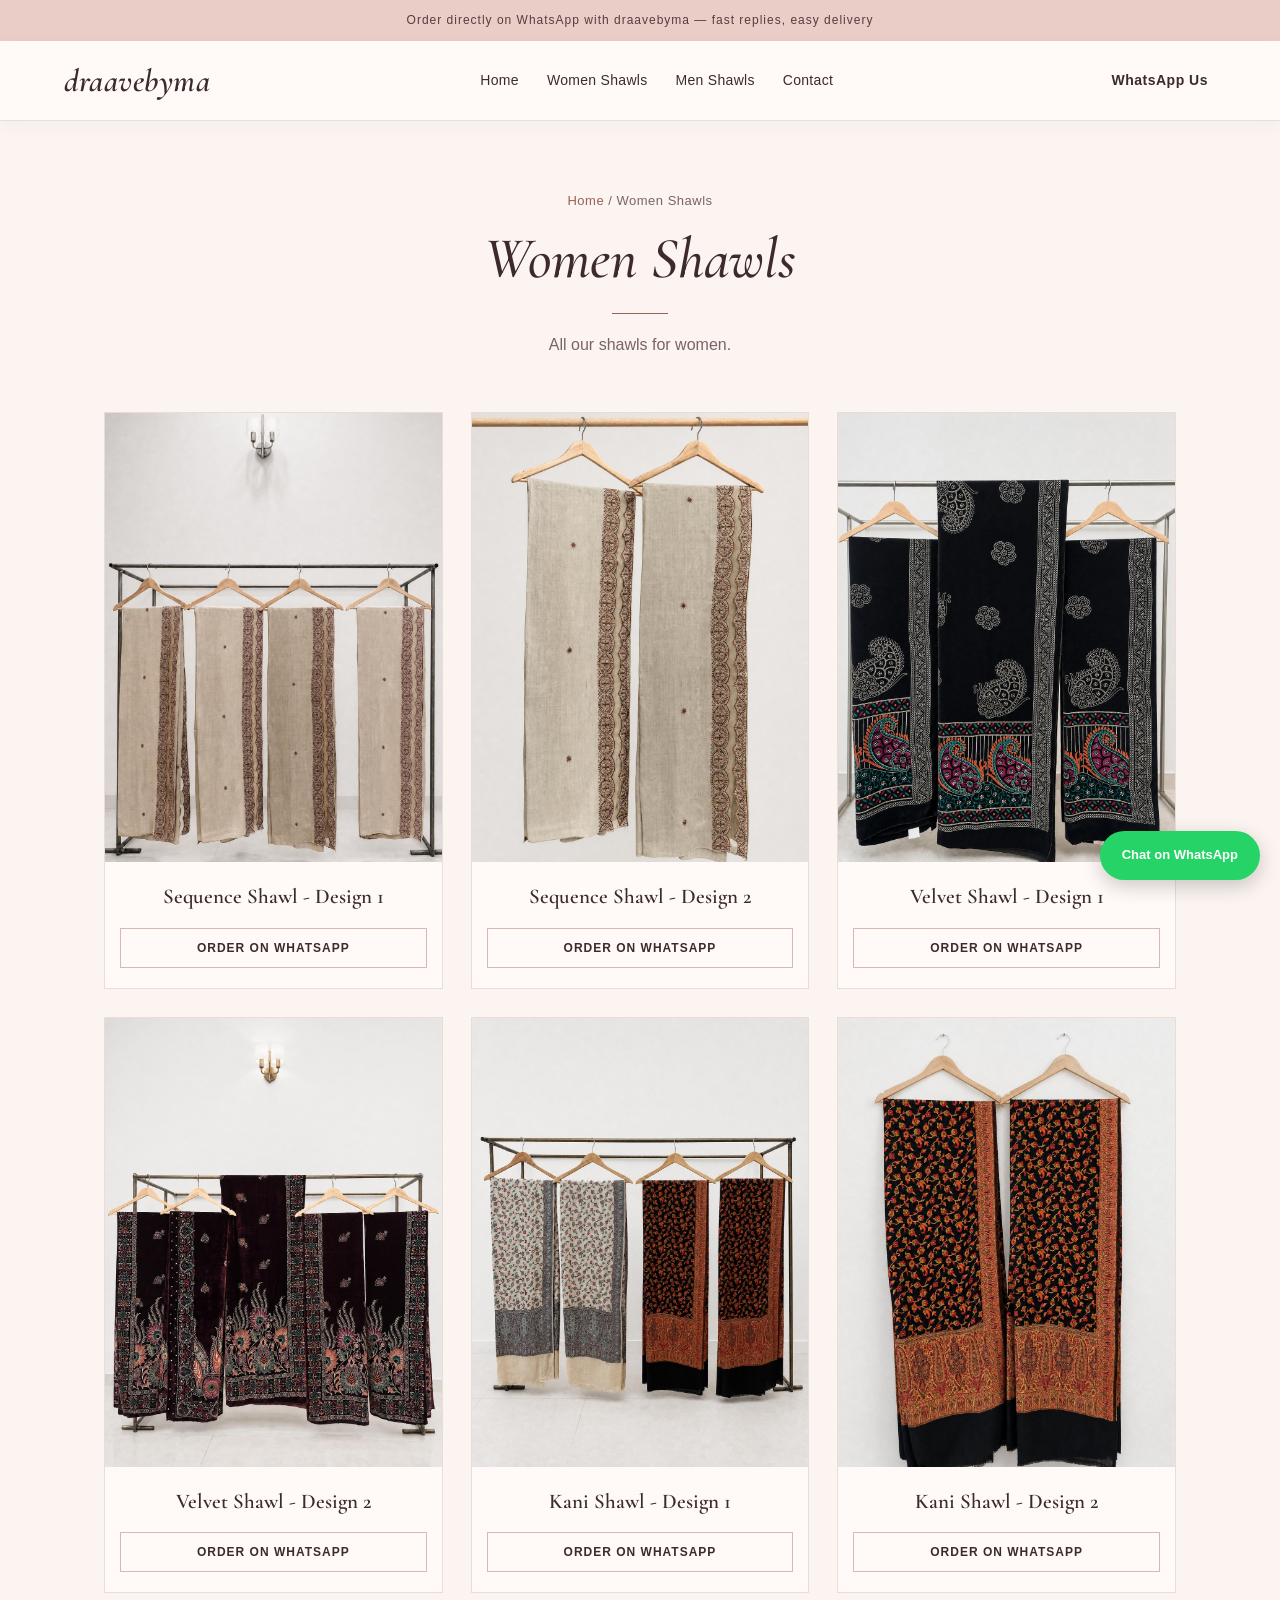
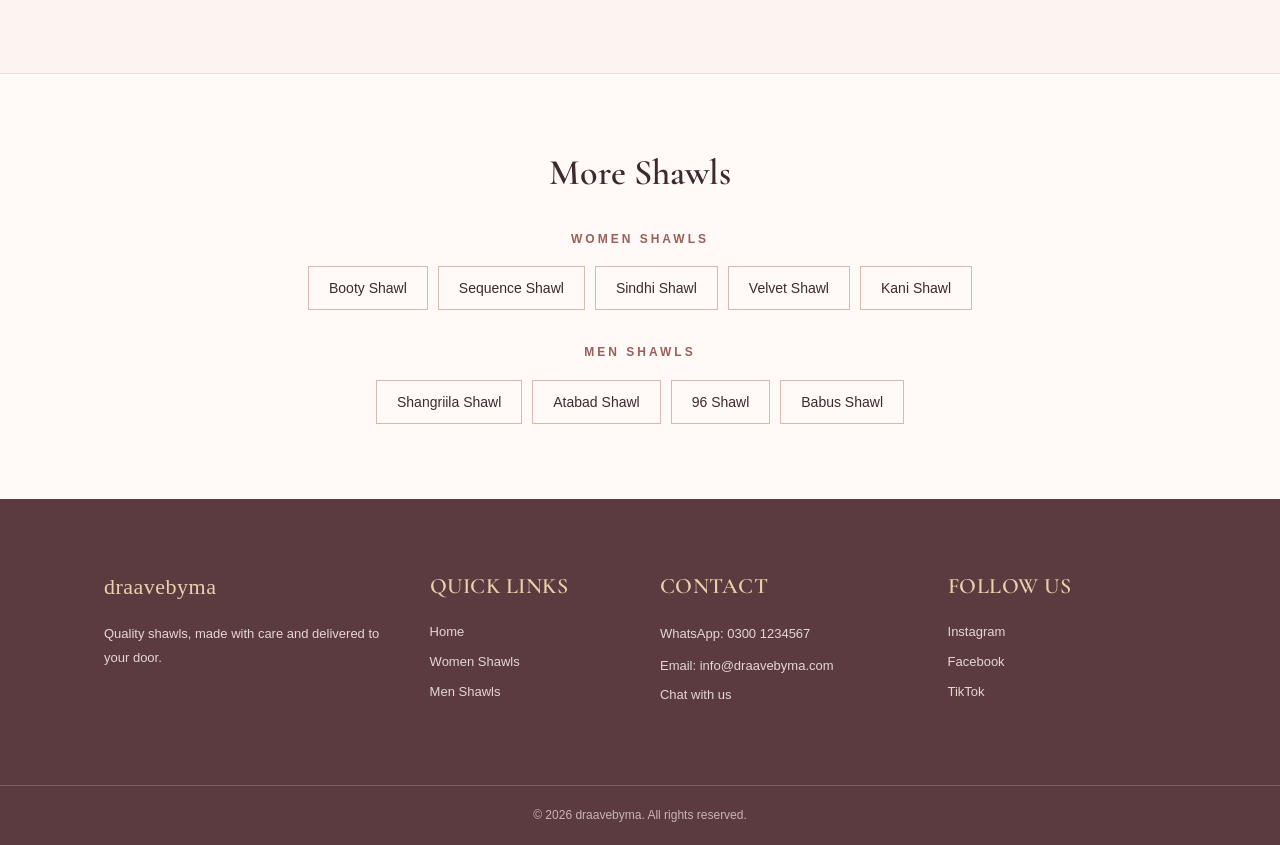
==== collection.html @ d28a0481 "first commit" ====
<!DOCTYPE html>
<html lang="en">
<head>
    <meta charset="UTF-8">
    <meta name="viewport" content="width=device-width, initial-scale=1.0">
    <title>draavebyma</title>

    <!-- Your main CSS file (the CSS you gave me) -->
    <link rel="stylesheet" href="CSS/style.css">

    <!-- Fonts (serif headings) -->
    <link rel="preconnect" href="https://fonts.googleapis.com">
    <link rel="preconnect" href="https://fonts.gstatic.com" crossorigin>
    <link href="https://fonts.googleapis.com/css2?family=Cormorant+Garamond:ital,wght@0,500;0,600;1,500;1,600&display=swap" rel="stylesheet">

    <!-- Colors and design (shared by all pages) -->
    <link rel="stylesheet" href="theme.css">
</head>

<body>

    <!-- ================= ANNOUNCEMENT BAR ================= -->
    <div class="announcement-bar">
        Order directly on WhatsApp with draavebyma &mdash; fast replies, easy delivery
    </div>


    <!-- ================= HEADER ================= -->
    <header>

        <a href="index.html" class="logo">draavebyma</a>

        <nav>
            <a href="index.html">Home</a>
            <a href="collection.html?c=women">Women Shawls</a>
            <a href="collection.html?c=men">Men Shawls</a>
            <a href="#contact">Contact</a>
        </nav>

        <div class="header-icons">
            <a class="cart-btn" href="#" data-whatsapp target="_blank" rel="noopener">WhatsApp Us</a>
        </div>

    </header>


    <!-- ================= PAGE TITLE ================= -->
    <section class="collection-header">
        <p class="breadcrumb" id="breadcrumb"></p>
        <h1 id="collectionTitle"></h1>
        <p class="lead" id="collectionText"></p>
    </section>


    <!-- ================= PICTURES (filled by collection.js) ================= -->
    <section class="gallery" id="gallery"></section>


    <!-- ================= OTHER SHAWLS ================= -->
    <section class="more-shawls">
        <h2>More Shawls</h2>
        <div id="moreShawls"></div>
    </section>


    <!-- ================= FOOTER ================= -->
    <footer id="contact">

        <div class="footer-container">

            <div class="footer-column">
                <h3>draavebyma</h3>
                <p>Quality shawls, made with care and delivered to your door.</p>
            </div>

            <div class="footer-column">
                <h3>QUICK LINKS</h3>
                <a href="index.html">Home</a>
                <a href="collection.html?c=women">Women Shawls</a>
                <a href="collection.html?c=men">Men Shawls</a>
            </div>

            <div class="footer-column">
                <h3>CONTACT</h3>
                <p>WhatsApp: 0300 1234567</p>
                <p>Email: info@draavebyma.com</p>
                <a href="#" data-whatsapp target="_blank" rel="noopener">Chat with us</a>
            </div>

            <div class="footer-column">
                <h3>FOLLOW US</h3>
                <a href="#">Instagram</a>
                <a href="#">Facebook</a>
                <a href="#">TikTok</a>
            </div>

        </div>

        <div class="copyright">
            &copy; 2026 draavebyma. All rights reserved.
        </div>

    </footer>


    <!-- Picture viewer (opens when a picture is clicked) -->
    <div class="lightbox" id="lightbox">
        <button class="lightbox-close" id="lightboxClose" aria-label="Close">&times;</button>
        <img id="lightboxImg" src="" alt="">
    </div>


    <!-- Floating WhatsApp button -->
    <a class="whatsapp-float" href="#" data-whatsapp target="_blank" rel="noopener">Chat on WhatsApp</a>

    <script src="products.js"></script>
    <script src="collection.js"></script>
</body>
</html>
---- CSS/style.css ----
/* =========================================================
   1. GENERAL SETTINGS
========================================================= */

* {
    margin: 0;
    padding: 0;
    box-sizing: border-box;
}

html {
    scroll-behavior: smooth;
}

body {
    font-family: Arial, Helvetica, sans-serif;
    color: #302a24;
    background-color: #fffdfa;
    line-height: 1.6;
}

.container,
.header-container {
    max-width: 1200px;
    width: 100%;
    margin: 0 auto;
}

.section {
    padding: 90px 5%;
}

a {
    text-decoration: none;
    color: inherit;
}

button,
input {
    font-family: inherit;
}

button {
    cursor: pointer;
}


/* =========================================================
   2. ANNOUNCEMENT BAR
========================================================= */

.announcement-bar {
    width: 100%;
    background-color: #f1e9df;
    color: #302a24;
    text-align: center;
    padding: 11px 15px;
    font-size: 12px;
    letter-spacing: 1px;
}


/* =========================================================
   3. HEADER
========================================================= */

header {
    width: 100%;
    min-height: 80px;
    padding: 0 5%;
    display: flex;
    align-items: center;
    justify-content: space-between;
    gap: 30px;
    background-color: #fffdfa;
    border-bottom: 1px solid #e8ded2;
    box-shadow: 0 4px 18px rgba(67, 52, 39, 0.04);
    position: sticky;
    top: 0;
    z-index: 1000;
}


/* =========================================================
   4. LOGO
========================================================= */

.logo {
    font-family: Georgia, "Times New Roman", serif;
    font-size: 24px;
    font-weight: 700;
    letter-spacing: 0.5px;
    white-space: nowrap;
}


/* =========================================================
   5. NAVIGATION
========================================================= */

nav {
    display: flex;
    align-items: center;
    justify-content: center;
    gap: 28px;
    flex: 1;
}

nav a {
    font-size: 14px;
    font-weight: 500;
    color: #302a24;
    letter-spacing: 0.3px;
    position: relative;
    padding: 5px 0;
    transition: color 0.3s ease;
}

nav a:hover {
    color: #8b6f47;
}

nav a::after {
    content: "";
    position: absolute;
    width: 0;
    height: 1px;
    left: 0;
    bottom: 0;
    background-color: #8b6f47;
    transition: width 0.3s ease;
}

nav a:hover::after {
    width: 100%;
}


/* =========================================================
   6. HEADER ICONS / BUTTONS
========================================================= */

.header-actions,
.header-icons {
    display: flex;
    align-items: center;
    gap: 15px;
}

.header-actions button,
.header-actions a,
.header-icons button,
.header-icons a {
    border: none;
    background: none;
    font-size: 14px;
    color: #302a24;
    padding: 8px;
    transition: color 0.3s ease;
}

.header-actions button:hover,
.header-actions a:hover,
.header-icons button:hover,
.header-icons a:hover {
    color: #8b6f47;
}

.search-btn,
.cart-btn {
    display: inline-flex;
    align-items: center;
    justify-content: center;
    border: 1px solid #e5d9cb;
    background: #fffdfa;
    padding: 10px 18px;
    font-size: 13px;
    font-weight: 600;
    letter-spacing: 0.5px;
}

.search-btn:hover,
.cart-btn:hover {
    border-color: #8b6f47;
    color: #8b6f47;
}


/* =========================================================
   7. HERO SECTION
========================================================= */

.hero {
    position: relative;
    overflow: hidden;
    min-height: 600px;
    width: 100%;
    display: flex;
    align-items: center;
    justify-content: center;
    text-align: center;
    padding: 80px 20px;

    background:
        radial-gradient(circle at 78% 28%, rgba(255, 255, 255, 0.62), transparent 24%),
        linear-gradient(135deg, #e8d9c9, #fbf7f2);
}

.hero::before {
    content: "";
    position: absolute;
    top: 12%;
    right: 8%;
    width: clamp(180px, 24vw, 320px);
    height: clamp(250px, 34vw, 420px);
    border: 1px solid rgba(128, 99, 68, 0.2);
    border-radius: 50% 50% 0 0;
    pointer-events: none;
}

.hero::after {
    content: "D";
    position: absolute;
    right: 9%;
    bottom: 10%;
    display: grid;
    place-items: center;
    width: 76px;
    height: 76px;
    border: 1px solid rgba(128, 99, 68, 0.45);
    border-radius: 50%;
    background: linear-gradient(145deg, #fffdfa, #e8d9c9);
    box-shadow:
        0 12px 28px rgba(67, 52, 39, 0.14),
        inset 0 0 0 5px rgba(255, 253, 250, 0.55),
        inset 0 0 12px rgba(128, 99, 68, 0.12);
    color: #806344;
    font-family: Georgia, "Times New Roman", serif;
    font-size: 34px;
    font-style: italic;
    pointer-events: none;
}

.hero-content {
    position: relative;
    z-index: 1;
    max-width: 700px;
    color: #302a24;
}

.hero-content p:first-child {
    font-size: 14px;
    letter-spacing: 3px;
    margin-bottom: 15px;
    font-weight: 600;
}

.hero-content h1 {
    font-family: Georgia, "Times New Roman", serif;
    font-size: 64px;
    line-height: 1.1;
    margin-bottom: 20px;
    font-weight: 500;
    letter-spacing: 1px;
}

.hero-content p {
    font-size: 17px;
    margin-bottom: 30px;
}

.hero-content p:first-child {
    color: #806344;
}


/* =========================================================
   8. GENERAL BUTTON
========================================================= */

.btn {
    display: inline-block;
    background-color: #49382b;
    color: #fffdfa;
    padding: 13px 30px;
    font-size: 13px;
    font-weight: 600;
    letter-spacing: 1.5px;
    border: 1px solid #49382b;
    transition:
        background-color 0.3s ease,
        border-color 0.3s ease,
        transform 0.3s ease,
        box-shadow 0.3s ease;
    box-shadow: 0 5px 0 #30251d, 0 8px 16px rgba(67, 52, 39, 0.16);
}

.btn:hover {
    background-color: #806344;
    border-color: #806344;
    transform: translateY(-3px);
    box-shadow: 0 7px 0 #49382b, 0 13px 22px rgba(67, 52, 39, 0.2);
}

.btn:active {
    transform: translateY(2px);
    box-shadow: 0 2px 0 #30251d, 0 4px 8px rgba(67, 52, 39, 0.14);
}


/* =========================================================
   9. GENERAL SECTION
========================================================= */

section {
    width: 100%;
}

.categories,
.products-section,
.features,
.newsletter {
    padding: 90px 5%;
}


/* =========================================================
   10. SECTION HEADING
========================================================= */

.section-heading {
    text-align: center;
    max-width: 700px;
    margin: 0 auto 45px;
}

.section-heading::after {
    content: "✦";
    display: block;
    width: 72px;
    margin: 18px auto 0;
    border-bottom: 1px solid #d5c3b0;
    color: #806344;
    font-size: 12px;
    line-height: 1;
}

.section-heading p:first-child {
    font-size: 12px;
    letter-spacing: 3px;
    color: #8b6f47;
    font-weight: 600;
    margin-bottom: 10px;
}

.section-heading h2 {
    font-family: Georgia, "Times New Roman", serif;
    font-size: 36px;
    line-height: 1.2;
    margin-bottom: 12px;
    font-weight: 500;
}

.section-heading p:last-child {
    font-size: 15px;
    color: #666666;
}


/* =========================================================
   11. CATEGORY GRID
========================================================= */

.category-grid {
    max-width: 1200px;
    margin: auto;

    display: grid;
    grid-template-columns: repeat(4, 1fr);
    gap: 20px;
}


/* =========================================================
   12. CATEGORY CARD
========================================================= */

.category-card {
    text-align: center;
    overflow: hidden;
    perspective: 900px;
}

.category-image {
    width: 100%;
    height: 300px;

    display: flex;
    align-items: center;
    justify-content: center;

    background:
        linear-gradient(135deg,
            #f1e8df,
            #fbf8f4);

    color: #777777;
    font-size: 13px;

    margin-bottom: 18px;

    transition:
        transform 0.45s ease,
        box-shadow 0.45s ease,
        background-color 0.4s ease;
    transform: translateZ(0);
}

.category-card:hover .category-image {
    transform: rotateX(3deg) scale(1.025);
    box-shadow: 0 16px 26px rgba(67, 52, 39, 0.13);
}

.category-card h3 {
    font-family: Georgia, "Times New Roman", serif;
    font-size: 19px;
    margin-bottom: 8px;
    font-weight: 500;
}

.category-card a {
    font-size: 13px;
    color: #8b6f47;
    font-weight: 600;
}

.category-card a:hover {
    text-decoration: underline;
}


/* =========================================================
   13. PRODUCT GRID
========================================================= */

.product-grid {
    max-width: 1200px;
    margin: auto;

    display: grid;
    grid-template-columns: repeat(4, 1fr);
    gap: 25px;
}


/* =========================================================
   14. PRODUCT CARD
========================================================= */

.product-card {
    perspective: 1000px;
    background-color: #fffdfa;
    border: 1px solid #eee6dd;
    overflow: hidden;
    transition:
        transform 0.4s ease,
        box-shadow 0.4s ease,
        border-color 0.4s ease;
    transform-style: preserve-3d;
}

.product-card:hover {
    transform: translateY(-8px) rotateX(2deg);
    border-color: #dfcdb9;
    box-shadow:
        0 22px 36px rgba(67, 52, 39, 0.14),
        0 5px 10px rgba(67, 52, 39, 0.06);
}


/* =========================================================
   15. PRODUCT IMAGE
========================================================= */

.product-image {
    width: 100%;
    height: 380px;

    position: relative;

    display: flex;
    align-items: center;
    justify-content: center;

    background:
        linear-gradient(135deg,
            #f0e9e2,
            #faf8f6);

    color: #777777;
    font-size: 13px;

    overflow: hidden;
}

.product-image img {
    transition: transform 0.6s ease;
}

.product-card:hover .product-image img {
    transform: scale(1.06);
}

.product-image>div {
    text-align: center;
}


/* =========================================================
   16. SALE / NEW BADGE
========================================================= */

.sale-badge {
    position: absolute;
    top: 15px;
    left: 15px;

    background-color: #e8dccd;
    color: #302a24;

    padding: 6px 10px;

    font-size: 10px;
    font-weight: 600;

    letter-spacing: 1px;

    z-index: 2;
}


/* =========================================================
   17. PRODUCT INFORMATION
========================================================= */

.product-info {
    padding: 20px 5px;
}

.product-info h3 {
    font-family: Georgia, "Times New Roman", serif;
    font-size: 17px;
    margin-bottom: 8px;
    font-weight: 500;
}

.product-info p:not(.price) {
    color: #777777;
    font-size: 13px;
    margin-bottom: 10px;
}

.price {
    font-size: 16px;
    font-weight: 700;
    margin-bottom: 15px;
}


/* =========================================================
   18. ADD TO CART BUTTON
========================================================= */

.product-info button {
    width: 100%;

    border: 1px solid #d9c6b5;

    background-color: #ffffff;
    color: #302a24;

    padding: 12px 15px;

    font-size: 12px;
    font-weight: 600;
    letter-spacing: 1px;

    transition:
        background-color 0.3s ease,
        color 0.3s ease,
        transform 0.3s ease,
        box-shadow 0.3s ease;
    box-shadow: 0 3px 0 #e5d7c8;
}

.product-info button:hover {
    background-color: #e8dccd;
    color: #302a24;
    transform: translateY(-2px);
    box-shadow: 0 5px 10px rgba(67, 52, 39, 0.12);
}

.product-info button:active {
    transform: translateY(1px);
    box-shadow: 0 1px 0 #e5d7c8;
}


/* =========================================================
   19. VIEW ALL
========================================================= */

.view-all {
    text-align: center;
    margin-top: 45px;
}

.view-all a {
    display: inline-block;

    border: 1px solid #d9c6b5;

    padding: 13px 30px;

    font-size: 12px;
    font-weight: 600;

    letter-spacing: 1px;

    transition:
        background-color 0.3s ease,
        color 0.3s ease;
}

.view-all a:hover {
    background-color: #e8dccd;
    color: #302a24;
}


/* =========================================================
   20. SALE SECTION
========================================================= */

.sale-section {
    width: 100%;
    min-height: 400px;

    display: flex;
    align-items: center;
    justify-content: center;

    text-align: center;

    padding: 80px 20px;

    background:
        linear-gradient(135deg,
            #d9c6b5,
            #efe6de);
}

.sale-content {
    max-width: 600px;
}

.sale-content p:first-child {
    font-size: 12px;
    letter-spacing: 3px;
    margin-bottom: 15px;
}

.sale-content h2 {
    font-family: Georgia, "Times New Roman", serif;
    font-size: 50px;
    margin-bottom: 15px;
    font-weight: 500;
}

.sale-content p {
    color: #555555;
    margin-bottom: 25px;
}


/* =========================================================
   21. FEATURES
========================================================= */

.features {
    background-color: #faf7f2;
}

.feature-grid {
    max-width: 1200px;
    margin: auto;

    display: grid;
    grid-template-columns: repeat(4, 1fr);
    gap: 25px;
}

.feature {
    text-align: center;
    padding: 25px;
}

.feature h3 {
    font-size: 17px;
    margin-bottom: 10px;
}

.feature p {
    color: #777777;
    font-size: 14px;
}


/* =========================================================
   22. NEWSLETTER
========================================================= */

.newsletter {
    background-color: #f5eee6;
    text-align: center;
}

.newsletter-content {
    max-width: 650px;
    margin: auto;
}

.newsletter h2 {
    font-family: Georgia, "Times New Roman", serif;
    font-size: 35px;
    margin-bottom: 10px;
    font-weight: 500;
}

.newsletter p {
    color: #666666;
    margin-bottom: 25px;
}

.newsletter form {
    display: flex;
    max-width: 550px;
    margin: auto;
}

.newsletter input {
    flex: 1;

    padding: 14px 15px;

    border: 1px solid #cccccc;

    outline: none;

    font-size: 14px;
}

.newsletter input:focus {
    border-color: #8b6f47;
}

.newsletter button {
    border: none;

    background-color: #e8dccd;
    color: #302a24;

    padding: 14px 25px;

    font-size: 12px;
    font-weight: 600;

    letter-spacing: 1px;

    transition: background-color 0.3s ease;
}

.newsletter button:hover {
    background-color: #d9c6b5;
}


/* =========================================================
   23. FOOTER
========================================================= */

footer {
    background-color: #f1e9df;
    color: #302a24;
}

.footer-container {
    max-width: 1200px;
    margin: auto;

    padding: 70px 5%;

    display: grid;
    grid-template-columns: 1.5fr 1fr 1.3fr 1.2fr;

    gap: 40px;
}

.footer-column {
    display: flex;
    flex-direction: column;
    align-items: flex-start;
}

.footer-column h3 {
    font-size: 15px;
    margin-bottom: 18px;
    letter-spacing: 1px;
}

.footer-column:first-child h3 {
    font-family: Georgia, "Times New Roman", serif;
    font-size: 22px;
    letter-spacing: 0.5px;
    font-weight: 500;
}

.footer-column p {
    color: #62594f;
    font-size: 13px;
    margin-bottom: 8px;
    line-height: 1.8;
}

.footer-column a {
    color: #62594f;
    font-size: 13px;
    margin-bottom: 9px;
    transition: color 0.3s ease;
}

.footer-column a:hover {
    color: #8b6f47;
}


/* =========================================================
   24. COPYRIGHT
========================================================= */

.copyright {
    border-top: 1px solid #d5c7b7;

    text-align: center;

    padding: 20px;

    color: #62594f;

    font-size: 12px;
}


/* =========================================================
   25. TABLET RESPONSIVE DESIGN
========================================================= */

@media (max-width: 1000px) {

    header {
        padding: 0 3%;
        gap: 15px;
    }

    nav {
        gap: 15px;
    }

    nav a {
        font-size: 13px;
    }

    .category-grid {
        grid-template-columns: repeat(2, 1fr);
    }

    .product-grid {
        grid-template-columns: repeat(2, 1fr);
    }

    .feature-grid {
        grid-template-columns: repeat(2, 1fr);
    }

    .footer-container {
        grid-template-columns: repeat(2, 1fr);
    }

    .hero-content h1 {
        font-size: 48px;
    }
}


/* =========================================================
   26. MOBILE RESPONSIVE DESIGN
========================================================= */

@media (max-width: 700px) {

    .hero::before {
        top: 8%;
        right: -15%;
    }

    .hero::after {
        right: 5%;
        bottom: 5%;
        width: 58px;
        height: 58px;
        font-size: 27px;
    }

    .announcement-bar {
        font-size: 11px;
        padding: 8px 10px;
    }


    /* Header */

    header {
        min-height: auto;

        padding: 18px 20px;

        flex-wrap: wrap;
    }

    .logo {
        font-size: 20px;
    }

    nav {
        order: 3;

        width: 100%;

        flex-wrap: wrap;

        overflow-x: visible;

        justify-content: flex-start;

        padding-bottom: 5px;

        gap: 14px 20px;
    }

    nav a {
        white-space: nowrap;
        font-size: 13px;
    }

    .header-icons {
        gap: 5px;
    }


    /* Hero */

    .hero {
        min-height: 500px;
        padding: 60px 20px;
    }

    .hero-content h1 {
        font-size: 38px;
    }

    .hero-content p {
        font-size: 15px;
    }


    /* Sections */

    .categories,
    .products-section,
    .features,
    .newsletter {
        padding: 60px 20px;
    }

    .section-heading h2 {
        font-size: 30px;
    }


    /* Categories */

    .category-grid {
        grid-template-columns: 1fr;
        gap: 30px;
    }

    .category-image {
        height: 350px;
    }

    .category-card:hover .category-image {
        transform: none;
        box-shadow: none;
    }

    .product-card:hover {
        transform: translateY(-3px);
    }

    .product-card:hover .product-image img {
        transform: none;
    }


    /* Products */

    .product-grid {
        grid-template-columns: 1fr 1fr;
        gap: 15px;
    }

    .product-image {
        height: 280px;
    }

    .product-info {
        padding: 15px 3px;
    }

    .product-info h3 {
        font-size: 15px;
    }

    .product-info p:not(.price) {
        font-size: 12px;
    }


    /* Sale */

    .sale-section {
        min-height: 350px;
    }

    .sale-content h2 {
        font-size: 38px;
    }


    /* Features */

    .feature-grid {
        grid-template-columns: 1fr;
    }


    /* Newsletter */

    .newsletter form {
        flex-direction: column;
        gap: 10px;
    }

    .newsletter input,
    .newsletter button {
        width: 100%;
    }


    /* Footer */

    .footer-container {
        grid-template-columns: 1fr;

        padding: 50px 20px;

        gap: 35px;
    }

}


/* =========================================================
   27. SMALL MOBILE DEVICES
========================================================= */

@media (max-width: 450px) {

    .product-grid {
        grid-template-columns: 1fr;
    }

    .product-image {
        height: 380px;
    }

    .hero-content h1 {
        font-size: 32px;
    }

    .sale-content h2 {
        font-size: 32px;
    }

}

@media (prefers-reduced-motion: reduce) {
    *,
    *::before,
    *::after {
        scroll-behavior: auto !important;
        transition-duration: 0.01ms !important;
        animation-duration: 0.01ms !important;
        animation-iteration-count: 1 !important;
    }
}
---- theme.css ----
/* ---------- Pictures ---------- */
.product-image img,
.category-image img {
    width: 100%;
    height: 100%;
    object-fit: cover;
    display: block;
}

/* ---------- Floating WhatsApp button ---------- */
.whatsapp-float {
    position: fixed;
    bottom: 20px;
    right: 20px;
    background-color: #25d366;
    color: #ffffff;
    padding: 14px 22px;
    border-radius: 50px;
    font-size: 13px;
    font-weight: 600;
    box-shadow: 0 6px 20px rgba(0, 0, 0, 0.2);
    z-index: 1000;
}

/* ---------- Shop button in header ---------- */
.menu-btn {
    border: 1px solid #222222;
    background: #ffffff;
    color: #222222;
    padding: 10px 18px;
    font-size: 13px;
    font-weight: 600;
    letter-spacing: 0.5px;
    transition: background-color 0.3s ease, color 0.3s ease;
}

.menu-btn:hover {
    background-color: #111111;
    color: #ffffff;
}

/* ---------- Dark blurred background behind the menu ---------- */
.menu-overlay {
    position: fixed;
    inset: 0;
    background: rgba(0, 0, 0, 0.35);
    backdrop-filter: blur(4px);
    -webkit-backdrop-filter: blur(4px);
    opacity: 0;
    visibility: hidden;
    transition: opacity 0.3s ease, visibility 0.3s ease;
    z-index: 2000;
}

.menu-overlay.open {
    opacity: 1;
    visibility: visible;
}

/* ---------- Side menu ---------- */
.side-menu {
    position: fixed;
    top: 0;
    left: 0;
    height: 100%;
    width: 380px;
    max-width: 92%;
    background: rgba(58, 50, 58, 0.9);
    backdrop-filter: blur(18px);
    -webkit-backdrop-filter: blur(18px);
    color: #ffffff;
    transform: translateX(-100%);
    transition: transform 0.35s ease;
    z-index: 2001;
    display: flex;
    flex-direction: column;
    overflow-y: auto;
}

.side-menu.open {
    transform: translateX(0);
}

/* Top bar: back button, title, close button */
.menu-top {
    display: flex;
    align-items: center;
    justify-content: space-between;
    gap: 10px;
    padding: 20px 16px;
    border-bottom: 1px solid rgba(255, 255, 255, 0.2);
}

.menu-top h3 {
    flex: 1;
    font-size: 20px;
    font-weight: 600;
}

.menu-back,
.menu-close {
    border: none;
    background: none;
    color: #ffffff;
    font-size: 28px;
    line-height: 1;
    width: 36px;
    height: 36px;
}

.menu-back {
    visibility: hidden;
}

.menu-back.show {
    visibility: visible;
}

/* Lists */
.menu-panel {
    display: none;
    list-style: none;
    padding: 8px 16px 30px;
}

.menu-panel.active {
    display: block;
}

.menu-panel button {
    width: 100%;
    display: flex;
    align-items: center;
    justify-content: space-between;
    border: none;
    background: none;
    color: #ffffff;
    font-size: 19px;
    text-align: left;
    padding: 18px 4px;
    border-bottom: 1px solid rgba(255, 255, 255, 0.15);
    transition: padding-left 0.3s ease;
}

.menu-panel button:hover {
    padding-left: 12px;
}

.menu-arrow {
    font-size: 24px;
    opacity: 0.8;
}

.menu-whatsapp {
    display: block;
    text-align: center;
    background: #25d366;
    color: #ffffff;
    padding: 14px;
    font-size: 14px;
    font-weight: 600;
    margin: auto 16px 20px;
}

/* ---------- Two category cards ---------- */
.category-grid.two {
    grid-template-columns: repeat(2, 1fr);
    max-width: 800px;
}

@media (max-width: 700px) {
    .category-grid.two {
        grid-template-columns: 1fr;
    }
}

.category-card a {
    cursor: pointer;
}

/* ---------- Filter info above products ---------- */
.filter-info {
    max-width: 1200px;
    margin: 0 auto 25px;
    display: flex;
    align-items: center;
    justify-content: space-between;
    gap: 15px;
    flex-wrap: wrap;
    font-size: 14px;
    color: #666666;
}

.filter-info button {
    border: 1px solid #222222;
    background: #ffffff;
    padding: 8px 16px;
    font-size: 12px;
    font-weight: 600;
}

.filter-info button:hover {
    background: #111111;
    color: #ffffff;
}

.no-products {
    display: none;
    max-width: 600px;
    margin: 0 auto;
    text-align: center;
    color: #666666;
    padding: 40px 0;
}

.no-products a {
    display: inline-block;
    margin-top: 15px;
    background: #25d366;
    color: #ffffff;
    padding: 12px 24px;
    font-size: 13px;
    font-weight: 600;
}

/* =====================================================
   SOFT BLUSH AND CHAMPAGNE COLOR SCHEME
   Light, feminine and calm: pale blush pages, champagne
   and dusty rose details, deep rosewood for buttons and
   the footer. Change the colors below and the whole
   site updates.
===================================================== */
:root {
    --blush-page: #fbf4f1;     /* page background */
    --pearl: #fffaf8;          /* header, cards */
    --blush: #f4e3de;          /* newsletter, soft areas */
    --rose: #e9cdc6;           /* hero and top bar tint */
    --champagne: #efdfc6;      /* hero tint */
    --line: #ecdcd6;           /* thin borders */
    --rose-line: #d9b8b1;      /* button borders */
    --dusty-rose: #9a5f58;     /* hover and small highlights */
    --rosewood: #5b3b40;       /* buttons, footer */
    --rosewood-deep: #43292f;  /* side menu */
    --plum-text: #3d2a2e;      /* main text */
    --text-soft: #7a6366;      /* paragraph text */
    --champagne-light: #e8d2ab;/* highlights on dark */
}

body {
    background-color: var(--blush-page);
    color: var(--plum-text);
}

/* ---------- Fonts: serif headings, clean body ---------- */
.logo,
h1,
h2,
.category-card h3,
.product-info h3,
.feature h3,
.menu-top h3,
.footer-column h3 {
    font-family: "Cormorant Garamond", Georgia, "Times New Roman", serif;
    font-weight: 600;
}

.logo {
    font-size: 32px;
    font-style: italic;
    letter-spacing: 0.5px;
}

.section-heading h2 {
    font-size: 42px;
}

/* Small rose line under each section title */
.section-heading h2::after {
    content: "";
    display: block;
    width: 56px;
    height: 1px;
    background-color: var(--dusty-rose);
    margin: 18px auto 0;
}

.category-card h3 {
    font-size: 26px;
}

.product-info h3 {
    font-size: 21px;
}

.feature h3 {
    font-size: 22px;
}

.newsletter h2 {
    font-size: 40px;
}

/* ---------- Top bar and header ---------- */
.announcement-bar {
    background-color: var(--rose);
    color: var(--rosewood);
}

header {
    background-color: var(--pearl);
    border-bottom: 1px solid var(--line);
}

nav a,
.header-icons button,
.header-icons a {
    color: var(--plum-text);
}

nav a:hover,
.header-icons button:hover,
.header-icons a:hover {
    color: var(--dusty-rose);
}

nav a::after {
    background-color: var(--dusty-rose);
}

.menu-btn {
    background: var(--pearl);
    border-color: var(--rose-line);
    color: var(--plum-text);
}

.menu-btn:hover {
    background-color: var(--rosewood);
    border-color: var(--rosewood);
    color: var(--pearl);
}

/* ---------- Hero: soft blush to champagne, one thin frame ---------- */
.hero {
    position: relative;
    background:
        radial-gradient(circle at 50% 30%, rgba(255, 255, 255, 0.65), transparent 60%),
        linear-gradient(160deg, #f4dcd5, #efdfc6);
}

.hero::before {
    content: "";
    position: absolute;
    inset: 24px;
    border: 1px solid rgba(154, 95, 88, 0.35);
    pointer-events: none;
}

.hero-content {
    color: var(--plum-text);
}

.hero-content p:first-child {
    color: var(--dusty-rose);
}

.hero-content p {
    color: var(--text-soft);
}

.hero-content h1 {
    font-size: 78px;
    font-weight: 500;
    font-style: italic;
    color: var(--plum-text);
}

/* ---------- Buttons ---------- */
.btn {
    background-color: var(--rosewood);
    color: var(--pearl);
}

.btn:hover {
    background-color: var(--dusty-rose);
}

/* ---------- Section headings ---------- */
.section-heading p:first-child {
    color: var(--dusty-rose);
}

.section-heading p:last-child {
    color: var(--text-soft);
}

/* ---------- Categories ---------- */
.category-image {
    background: linear-gradient(135deg, #f1dfd9, #f8eee2);
    color: var(--text-soft);
}

.category-card a {
    color: var(--dusty-rose);
}

/* ---------- Products ---------- */
.product-card {
    background-color: var(--pearl);
    border: 1px solid var(--line);
}

.product-card:hover {
    box-shadow: 0 10px 30px rgba(91, 59, 64, 0.12);
}

.product-image {
    background: linear-gradient(135deg, #f1dfd9, #f9f0e4);
    color: var(--text-soft);
}

.product-info {
    padding: 20px 15px;
}

.sale-badge {
    background-color: var(--rosewood);
    color: var(--pearl);
}

.product-info p:not(.price) {
    color: var(--text-soft);
}

.product-info button {
    background-color: var(--pearl);
    border-color: var(--rose-line);
    color: var(--plum-text);
}

.product-info button:hover {
    background-color: var(--rosewood);
    border-color: var(--rosewood);
    color: var(--pearl);
}

.view-all a {
    border-color: var(--rose-line);
    color: var(--plum-text);
}

.view-all a:hover {
    background-color: var(--rosewood);
    border-color: var(--rosewood);
    color: var(--pearl);
}

.filter-info {
    color: var(--text-soft);
}

.filter-info button {
    background: var(--pearl);
    border-color: var(--rose-line);
    color: var(--plum-text);
}

.filter-info button:hover {
    background: var(--rosewood);
    border-color: var(--rosewood);
    color: var(--pearl);
}

.no-products {
    color: var(--text-soft);
}

/* ---------- Features ---------- */
.features {
    background-color: var(--pearl);
    border-top: 1px solid var(--line);
    border-bottom: 1px solid var(--line);
}

.feature p {
    color: var(--text-soft);
}

/* ---------- Newsletter ---------- */
.newsletter {
    background-color: var(--blush);
}

.newsletter p {
    color: var(--text-soft);
}

.newsletter input {
    background-color: #ffffff;
    border-color: #e0c6c0;
    color: var(--plum-text);
}

.newsletter input:focus {
    border-color: var(--dusty-rose);
}

.newsletter button {
    background-color: var(--rosewood);
    color: var(--pearl);
}

.newsletter button:hover {
    background-color: var(--dusty-rose);
}

/* ---------- Footer: deep rosewood ---------- */
footer {
    background-color: var(--rosewood);
    color: var(--blush-page);
}

.footer-column h3 {
    font-size: 22px;
    letter-spacing: 0.5px;
    color: var(--champagne-light);
}

.footer-column p,
.footer-column a {
    color: #e6d6d0;
}

.footer-column a:hover {
    color: #ffffff;
}

.copyright {
    border-top-color: rgba(232, 210, 171, 0.25);
    color: #c9b5b0;
}

/* ---------- Side menu: rosewood glass ---------- */
.menu-overlay {
    background: rgba(45, 27, 31, 0.45);
}

.side-menu {
    background: rgba(67, 41, 47, 0.95);
    color: var(--blush-page);
}

.menu-top {
    border-bottom-color: rgba(232, 210, 171, 0.45);
}

.menu-back,
.menu-close,
.menu-panel button {
    color: var(--blush-page);
}

.menu-panel button {
    font-family: "Cormorant Garamond", Georgia, serif;
    font-size: 24px;
    font-weight: 600;
    border-bottom-color: rgba(251, 244, 241, 0.18);
}

.menu-panel button:hover {
    color: var(--champagne-light);
}

.menu-top h3 {
    font-size: 26px;
}

/* ---------- Smaller screens (these must come last) ---------- */
@media (max-width: 1000px) {
    .hero-content h1 {
        font-size: 60px;
    }
}

@media (max-width: 700px) {
    .hero-content h1 {
        font-size: 48px;
    }

    .hero::before {
        inset: 14px;
    }

    .section-heading h2,
    .newsletter h2 {
        font-size: 34px;
    }

    .logo {
        font-size: 26px;
    }
}

@media (max-width: 450px) {
    .hero-content h1 {
        font-size: 42px;
    }
}


/* =====================================================
   COLLECTION PAGE (pictures of one shawl type)
===================================================== */

.collection-header {
    text-align: center;
    padding: 70px 5% 30px;
}

.breadcrumb {
    font-size: 13px;
    letter-spacing: 0.5px;
    color: var(--text-soft);
    margin-bottom: 14px;
}

.breadcrumb a {
    color: var(--dusty-rose);
}

.breadcrumb a:hover {
    text-decoration: underline;
}

.collection-header h1 {
    font-family: "Cormorant Garamond", Georgia, "Times New Roman", serif;
    font-size: 58px;
    font-weight: 500;
    font-style: italic;
    line-height: 1.15;
    color: var(--plum-text);
}

.collection-header h1::after {
    content: "";
    display: block;
    width: 56px;
    height: 1px;
    background-color: var(--dusty-rose);
    margin: 20px auto 0;
}

.collection-header .lead {
    max-width: 600px;
    margin: 18px auto 0;
    color: var(--text-soft);
}

.gallery {
    max-width: 1200px;
    margin: 0 auto;
    padding: 25px 5% 80px;
    display: grid;
    grid-template-columns: repeat(3, 1fr);
    gap: 28px;
}

.gallery.empty {
    display: block;
}

.gallery-item {
    background-color: var(--pearl);
    border: 1px solid var(--line);
    transition: box-shadow 0.3s ease, transform 0.3s ease;
}

.gallery-item:hover {
    transform: translateY(-4px);
    box-shadow: 0 10px 30px rgba(91, 59, 64, 0.12);
}

.gallery-photo {
    aspect-ratio: 3 / 4;
    overflow: hidden;
    cursor: zoom-in;
    display: flex;
    align-items: center;
    justify-content: center;
    background: linear-gradient(135deg, #f1dfd9, #f9f0e4);
}

.gallery-photo img {
    width: 100%;
    height: 100%;
    object-fit: cover;
    display: block;
    transition: transform 0.5s ease;
}

.gallery-item:hover .gallery-photo img {
    transform: scale(1.04);
}

.gallery-photo.missing {
    cursor: default;
}

.gallery-missing {
    padding: 20px;
    text-align: center;
    font-size: 13px;
    line-height: 1.6;
    color: var(--text-soft);
    white-space: pre-line;
    word-break: break-all;
}

.gallery-info {
    padding: 18px 15px 20px;
    text-align: center;
}

.gallery-info h3 {
    font-family: "Cormorant Garamond", Georgia, serif;
    font-size: 21px;
    font-weight: 600;
    margin-bottom: 14px;
}

.gallery-info button {
    width: 100%;
    border: 1px solid var(--rose-line);
    background-color: var(--pearl);
    color: var(--plum-text);
    padding: 12px 15px;
    font-size: 12px;
    font-weight: 600;
    letter-spacing: 1px;
    transition: background-color 0.3s ease, color 0.3s ease;
}

.gallery-info button:hover {
    background-color: var(--rosewood);
    border-color: var(--rosewood);
    color: var(--pearl);
}

/* Links to the other shawls */
.more-shawls {
    background-color: var(--pearl);
    border-top: 1px solid var(--line);
    padding: 70px 5%;
    text-align: center;
}

.more-shawls h2 {
    font-family: "Cormorant Garamond", Georgia, serif;
    font-size: 36px;
    font-weight: 600;
}

.more-group {
    margin-top: 28px;
}

.more-group h3 {
    font-size: 12px;
    letter-spacing: 3px;
    text-transform: uppercase;
    color: var(--dusty-rose);
    margin-bottom: 12px;
}

.more-group a {
    display: inline-block;
    margin: 5px;
    padding: 10px 20px;
    border: 1px solid var(--rose-line);
    font-size: 14px;
    color: var(--plum-text);
    transition: background-color 0.3s ease, color 0.3s ease;
}

.more-group a:hover,
.more-group a.active {
    background-color: var(--rosewood);
    border-color: var(--rosewood);
    color: var(--pearl);
}

/* Big picture viewer */
.lightbox {
    position: fixed;
    inset: 0;
    display: none;
    align-items: center;
    justify-content: center;
    padding: 20px;
    background: rgba(45, 27, 31, 0.9);
    z-index: 3000;
}

.lightbox.open {
    display: flex;
}

.lightbox img {
    max-width: 100%;
    max-height: 92vh;
    object-fit: contain;
}

.lightbox-close {
    position: absolute;
    top: 14px;
    right: 22px;
    border: none;
    background: none;
    color: #ffffff;
    font-size: 40px;
    line-height: 1;
}

@media (max-width: 1000px) {
    .gallery {
        grid-template-columns: repeat(2, 1fr);
    }

    .collection-header h1 {
        font-size: 46px;
    }
}

@media (max-width: 700px) {
    .collection-header {
        padding: 50px 20px 20px;
    }

    .collection-header h1 {
        font-size: 38px;
    }

    .gallery {
        gap: 14px;
        padding: 20px 4% 60px;
    }

    .gallery-info h3 {
        font-size: 17px;
    }

    .gallery-info button {
        font-size: 11px;
        padding: 10px 6px;
    }

    /* Keep the floating chat button small on phones so it covers less product */
    .whatsapp-float,
    .wa-float {
        bottom: 14px;
        right: 14px;
        padding: 11px 16px;
        font-size: 12px;
    }
}
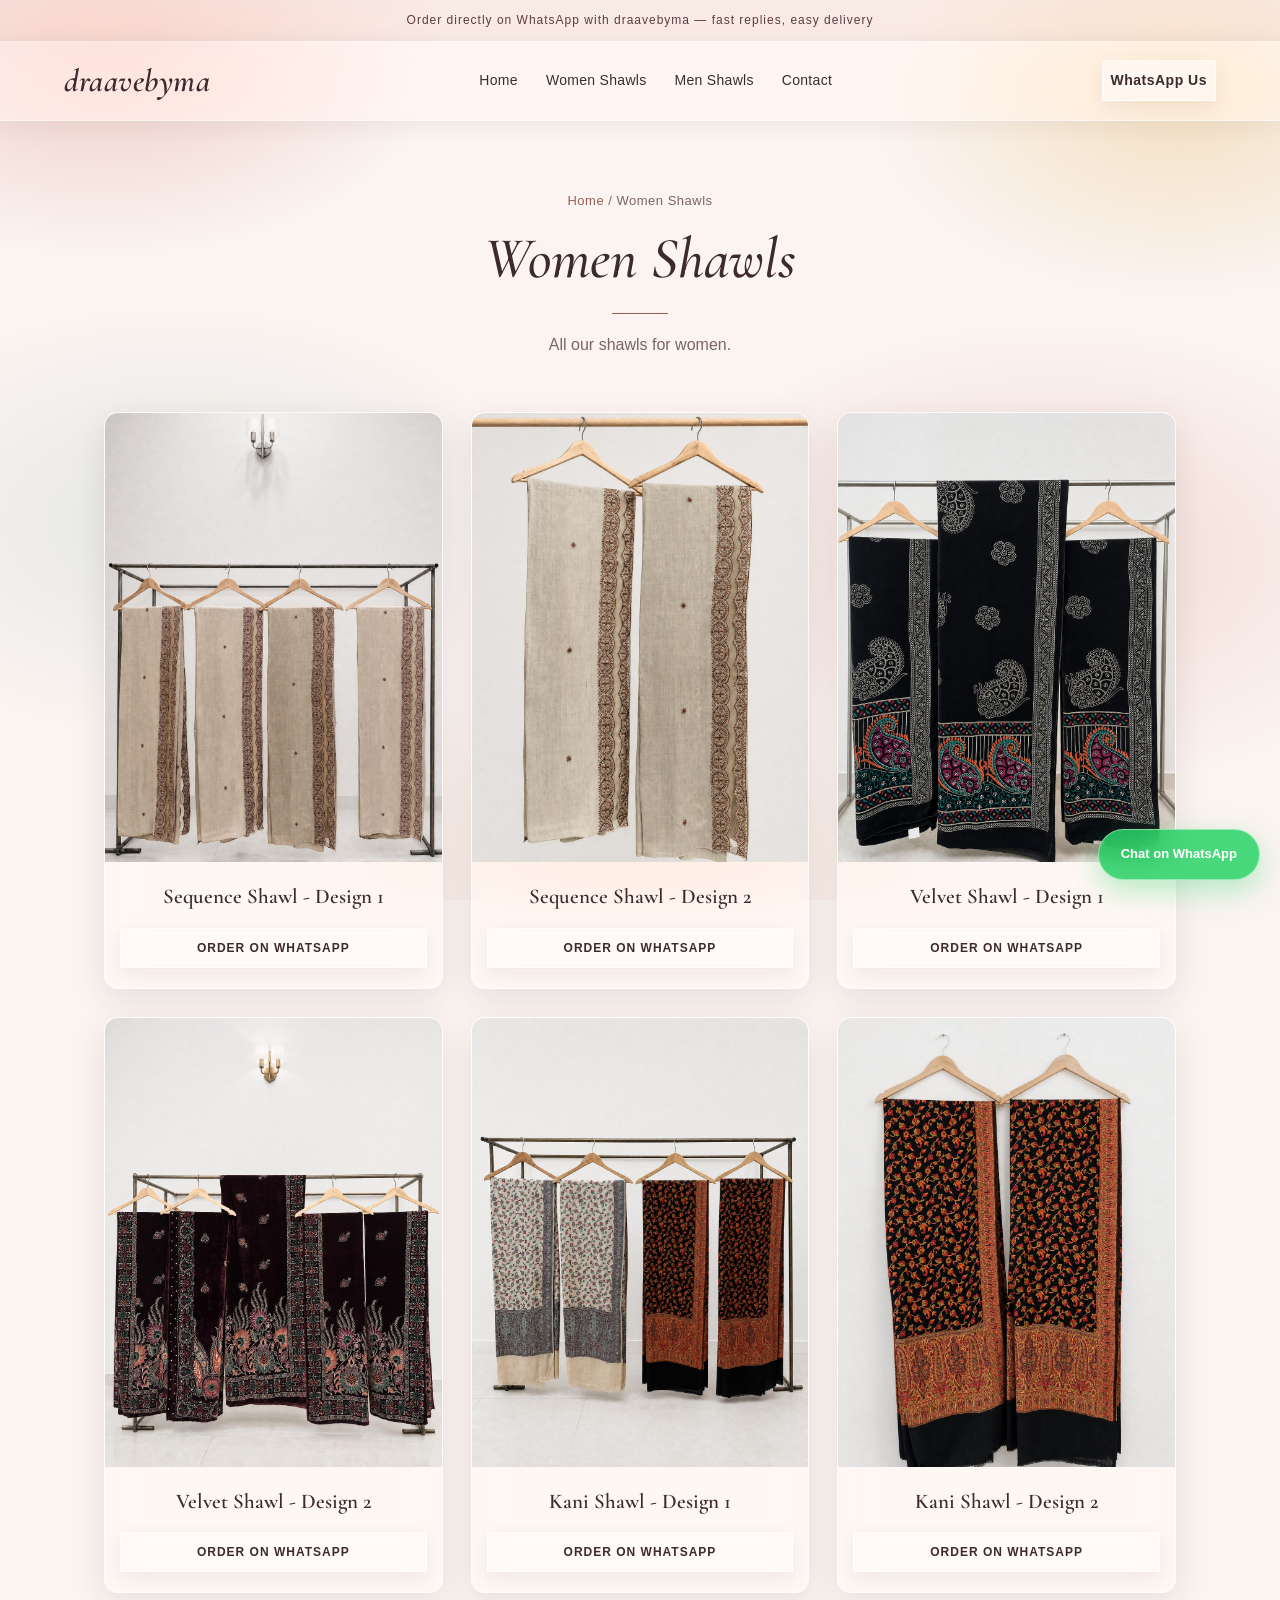
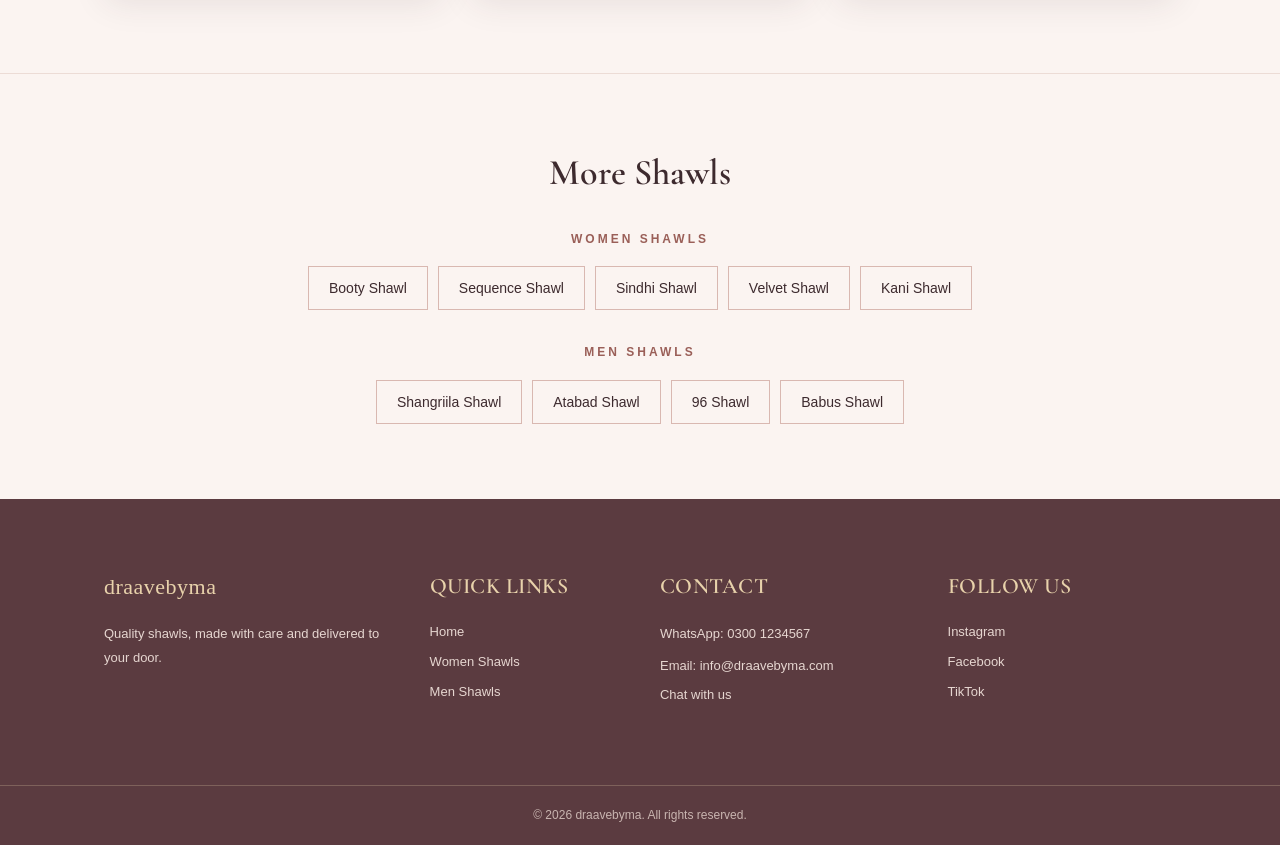
==== commit deb19d5c: "Add glassmorphism theme, smooth animations and fix mobile header overflow" ====
--- a/collection.html
+++ b/collection.html
@@ -15,6 +15,9 @@
 
     <!-- Colors and design (shared by all pages) -->
     <link rel="stylesheet" href="theme.css">
+
+    <!-- Glassmorphism (loaded last so it wins) -->
+    <link rel="stylesheet" href="CSS/glass.css">
 </head>
 
 <body>
@@ -115,5 +118,6 @@
 
     <script src="products.js"></script>
     <script src="collection.js"></script>
+<script src="JS/animations.js"></script>
 </body>
 </html>
--- a/CSS/style.css
+++ b/CSS/style.css
@@ -201,9 +201,13 @@
     text-align: center;
     padding: 80px 20px;
 
-    background:
-        radial-gradient(circle at 78% 28%, rgba(255, 255, 255, 0.62), transparent 24%),
-        linear-gradient(135deg, #e8d9c9, #fbf7f2);
+    background-color: #efe1d3;
+    background-image:
+        linear-gradient(180deg, rgba(255, 252, 248, 0.5) 0%, rgba(255, 250, 244, 0.74) 48%, rgba(248, 238, 229, 0.6) 100%),
+        url("../images/hero-winter.jpg");
+    background-repeat: no-repeat;
+    background-position: center center;
+    background-size: cover;
 }
 
 .hero::before {
@@ -215,6 +219,7 @@
     height: clamp(250px, 34vw, 420px);
     border: 1px solid rgba(128, 99, 68, 0.2);
     border-radius: 50% 50% 0 0;
+    display: none;
     pointer-events: none;
 }
 
@@ -908,6 +913,12 @@
 
 @media (max-width: 700px) {
 
+    .hero {
+        background-image:
+            linear-gradient(180deg, rgba(255, 252, 248, 0.5) 0%, rgba(255, 250, 244, 0.76) 48%, rgba(248, 238, 229, 0.62) 100%),
+            url("../images/hero-winter-small.jpg");
+    }
+
     .hero::before {
         top: 8%;
         right: -15%;
--- a/CSS/glass.css
+++ b/CSS/glass.css
@@ -0,0 +1,407 @@
+/* =========================================================
+   GLASSMORPHISM
+   Frosted panels over a soft coloured ambience.
+   Loaded last so it wins over the base stylesheets.
+========================================================= */
+
+:root {
+    --glass-blur: 18px;
+    --glass-blur-strong: 26px;
+    --glass-bg: rgba(255, 252, 250, 0.42);
+    --glass-bg-strong: rgba(255, 252, 250, 0.58);
+    --glass-border: rgba(255, 255, 255, 0.62);
+    --glass-shadow: 0 10px 34px rgba(61, 42, 46, 0.10);
+    --glass-inset: inset 0 1px 0 rgba(255, 255, 255, 0.75);
+    --glass-radius: 14px;
+}
+
+
+/* =========================================================
+   1. THE AMBIENCE BEHIND THE GLASS
+   Painted on the body itself so it is always behind every
+   translucent surface. Fixed attachment keeps it steady while
+   scrolling, so panels always have colour to refract.
+========================================================= */
+
+body {
+    background-color: #fbf4f1 !important;
+    background-image:
+        radial-gradient(38% 32% at 8% 6%, rgba(226, 168, 158, 0.50), transparent 70%),
+        radial-gradient(34% 30% at 92% 12%, rgba(236, 205, 150, 0.48), transparent 70%),
+        radial-gradient(42% 36% at 82% 62%, rgba(232, 186, 178, 0.46), transparent 72%),
+        radial-gradient(40% 34% at 14% 58%, rgba(198, 214, 208, 0.42), transparent 70%),
+        radial-gradient(36% 30% at 50% 96%, rgba(240, 214, 200, 0.50), transparent 72%);
+    background-attachment: fixed, fixed, fixed, fixed, fixed;
+    background-repeat: no-repeat;
+}
+
+
+/* =========================================================
+   2. SECTIONS MUST NOT BE OPAQUE
+   A solid section colour would hide the ambience and the glass
+   would have nothing to show through.
+========================================================= */
+
+.categories,
+.features,
+.gallery,
+.more-shawls,
+.newsletter,
+.footer-container,
+.velvet-page,
+.kani-page,
+.sequence-page {
+    background-color: transparent !important;
+    background-image: none !important;
+}
+
+
+/* =========================================================
+   3. GLASS SURFACES
+========================================================= */
+
+header,
+.announcement-bar,
+.side-menu,
+.category-card,
+.feature,
+.gallery-item,
+.newsletter-content,
+.velvet-card,
+.kani-card,
+.sequence-design {
+    -webkit-backdrop-filter: blur(var(--glass-blur)) saturate(180%);
+    backdrop-filter: blur(var(--glass-blur)) saturate(180%);
+}
+
+
+/* ---------- Header ---------- */
+
+header {
+    background: rgba(255, 250, 248, 0.52) !important;
+    border-bottom: 1px solid rgba(255, 255, 255, 0.55);
+    box-shadow: 0 4px 24px rgba(61, 42, 46, 0.07);
+}
+
+.announcement-bar {
+    background: rgba(244, 224, 217, 0.45) !important;
+    -webkit-backdrop-filter: blur(12px) saturate(160%);
+    backdrop-filter: blur(12px) saturate(160%);
+}
+
+
+/* ---------- Side menu drawer ---------- */
+
+.side-menu {
+    background: rgba(250, 242, 238, 0.52) !important;
+    -webkit-backdrop-filter: blur(var(--glass-blur-strong)) saturate(200%);
+    backdrop-filter: blur(var(--glass-blur-strong)) saturate(200%);
+    border-right: 1px solid rgba(255, 255, 255, 0.55);
+    box-shadow: 24px 0 60px rgba(61, 42, 46, 0.16);
+}
+
+.menu-overlay {
+    background: rgba(61, 42, 46, 0.26) !important;
+    -webkit-backdrop-filter: blur(8px) saturate(130%);
+    backdrop-filter: blur(8px) saturate(130%);
+}
+
+
+/* ---------- Cards and panels ---------- */
+
+.category-card,
+.feature,
+.gallery-item {
+    background: var(--glass-bg) !important;
+    border: 1px solid var(--glass-border);
+    border-radius: var(--glass-radius);
+    box-shadow: var(--glass-shadow), var(--glass-inset);
+    overflow: hidden;
+}
+
+.category-card:hover,
+.feature:hover,
+.gallery-item:hover {
+    box-shadow: 0 18px 44px rgba(61, 42, 46, 0.16), var(--glass-inset);
+}
+
+.category-image,
+.gallery-photo,
+.velvet-image-wrap {
+    background: transparent !important;
+}
+
+.newsletter-content {
+    background: var(--glass-bg-strong);
+    border: 1px solid var(--glass-border);
+    border-radius: 20px;
+    padding: 44px 34px;
+    box-shadow: var(--glass-shadow), var(--glass-inset);
+}
+
+
+/* ---------- Buttons and floating controls ---------- */
+
+.menu-btn,
+.search-btn,
+.cart-btn,
+.gallery-info button,
+.no-products a {
+    background: rgba(255, 252, 250, 0.5) !important;
+    -webkit-backdrop-filter: blur(14px) saturate(160%);
+    backdrop-filter: blur(14px) saturate(160%);
+    border: 1px solid rgba(255, 255, 255, 0.72) !important;
+    box-shadow: 0 6px 20px rgba(61, 42, 46, 0.08);
+}
+
+.menu-btn:hover,
+.search-btn:hover,
+.cart-btn:hover,
+.gallery-info button:hover,
+.no-products a:hover {
+    background: rgba(255, 252, 250, 0.8) !important;
+}
+
+.whatsapp-float,
+.wa-float {
+    background: rgba(37, 211, 102, 0.84) !important;
+    -webkit-backdrop-filter: blur(16px) saturate(180%);
+    backdrop-filter: blur(16px) saturate(180%);
+    border: 1px solid rgba(255, 255, 255, 0.45);
+    box-shadow: 0 10px 30px rgba(37, 211, 102, 0.34);
+}
+
+.whatsapp-float:hover,
+.wa-float:hover {
+    background: rgba(37, 211, 102, 0.96) !important;
+}
+
+
+/* ---------- Product page panels ---------- */
+
+.velvet-card,
+.kani-card,
+.sequence-design {
+    background: rgba(255, 253, 250, 0.5) !important;
+    border: 1px solid var(--glass-border);
+    border-radius: 18px;
+    box-shadow: var(--glass-shadow), var(--glass-inset);
+}
+
+.kani-image-button,
+.sequence-image-button {
+    background: transparent !important;
+}
+
+
+/* =========================================================
+   4. FALLBACK FOR BROWSERS WITHOUT BACKDROP-FILTER
+========================================================= */
+
+@supports not ((backdrop-filter: blur(1px)) or (-webkit-backdrop-filter: blur(1px))) {
+    header {
+        background: #fffaf8 !important;
+    }
+
+    .side-menu {
+        background: #f8f0ec !important;
+    }
+
+    .category-card,
+    .feature,
+    .gallery-item,
+    .newsletter-content,
+    .velvet-card,
+    .kani-card,
+    .sequence-design {
+        background: rgba(255, 253, 250, 0.94) !important;
+    }
+}
+
+
+/* =========================================================
+   5. SMOOTH ANIMATIONS
+========================================================= */
+
+header {
+    animation: glassHeaderReveal 0.8s cubic-bezier(0.22, 1, 0.36, 1) both;
+    transition:
+        background-color 0.45s ease,
+        border-color 0.45s ease,
+        box-shadow 0.45s ease;
+}
+
+/* Denser glass once the page is scrolled */
+header.scrolled {
+    background: rgba(255, 250, 248, 0.8) !important;
+    box-shadow: 0 12px 34px rgba(61, 42, 46, 0.14);
+}
+
+@keyframes glassHeaderReveal {
+    from {
+        opacity: 0;
+        translate: 0 -20px;
+    }
+    to {
+        opacity: 1;
+        translate: 0 0;
+    }
+}
+
+@keyframes glassFadeUp {
+    from {
+        opacity: 0;
+        translate: 0 26px;
+    }
+    to {
+        opacity: 1;
+        translate: 0 0;
+    }
+}
+
+@keyframes glassFloat {
+    0%,
+    100% {
+        translate: 0 0;
+    }
+    50% {
+        translate: 0 -6px;
+    }
+}
+
+/* Everything eases into place */
+.logo,
+nav a,
+.menu-btn,
+.search-btn,
+.cart-btn,
+.category-card,
+.feature,
+.gallery-item,
+.newsletter-content,
+.whatsapp-float,
+.wa-float {
+    transition:
+        transform 0.4s cubic-bezier(0.22, 1, 0.36, 1),
+        color 0.3s ease,
+        background-color 0.35s ease,
+        border-color 0.35s ease,
+        box-shadow 0.4s ease,
+        opacity 0.3s ease;
+}
+
+nav a::after {
+    transition: width 0.45s cubic-bezier(0.22, 1, 0.36, 1);
+}
+
+.logo:hover {
+    transform: translateY(-2px);
+    color: #8b6f47;
+}
+
+.menu-btn:hover,
+.search-btn:hover,
+.cart-btn:hover {
+    transform: translateY(-2px);
+    border-color: rgba(139, 111, 71, 0.5) !important;
+    color: #8b6f47;
+    box-shadow: 0 12px 26px rgba(61, 42, 46, 0.14);
+}
+
+/* Hero copy fades in one line at a time */
+.hero-content > * {
+    animation: glassFadeUp 0.9s cubic-bezier(0.22, 1, 0.36, 1) both;
+}
+
+.hero-content > *:nth-child(1) {
+    animation-delay: 0.1s;
+}
+
+.hero-content > *:nth-child(2) {
+    animation-delay: 0.22s;
+}
+
+.hero-content > *:nth-child(3) {
+    animation-delay: 0.34s;
+}
+
+.hero-content > *:nth-child(4) {
+    animation-delay: 0.46s;
+}
+
+/* The floating WhatsApp button breathes gently */
+.whatsapp-float,
+.wa-float {
+    animation: glassFloat 3.4s ease-in-out infinite;
+}
+
+
+/* =========================================================
+   6. FADE IN AS YOU SCROLL
+   The class is added by JS, so the page still shows
+   everything if JavaScript is switched off.
+========================================================= */
+
+.reveal {
+    opacity: 0;
+    translate: 0 30px;
+    transition:
+        opacity 0.85s cubic-bezier(0.22, 1, 0.36, 1),
+        translate 0.85s cubic-bezier(0.22, 1, 0.36, 1),
+        transform 0.4s cubic-bezier(0.22, 1, 0.36, 1),
+        box-shadow 0.4s ease;
+}
+
+.reveal.is-visible {
+    opacity: 1;
+    translate: 0 0;
+}
+
+
+/* =========================================================
+   7. MOBILE HEADER
+   Keeps the header from pushing the page sideways.
+========================================================= */
+
+@media (max-width: 700px) {
+
+    header {
+        min-height: auto;
+        padding: 12px 16px;
+        flex-wrap: wrap;
+        gap: 10px 8px;
+    }
+
+    .logo {
+        font-size: 19px;
+        flex: 1;
+    }
+
+    .header-icons {
+        order: 2;
+        gap: 6px;
+    }
+
+    .header-icons .menu-btn,
+    .header-icons .search-btn,
+    .header-icons .cart-btn {
+        font-size: 12px;
+        padding: 8px 12px;
+        letter-spacing: 0.2px;
+    }
+
+    /* The floating WhatsApp button already covers this on phones */
+    .header-icons .cart-btn {
+        display: none;
+    }
+
+    nav {
+        order: 3;
+        flex: 0 0 100%;
+        width: 100%;
+        justify-content: flex-start;
+        gap: 12px 18px;
+        padding-bottom: 2px;
+    }
+
+}
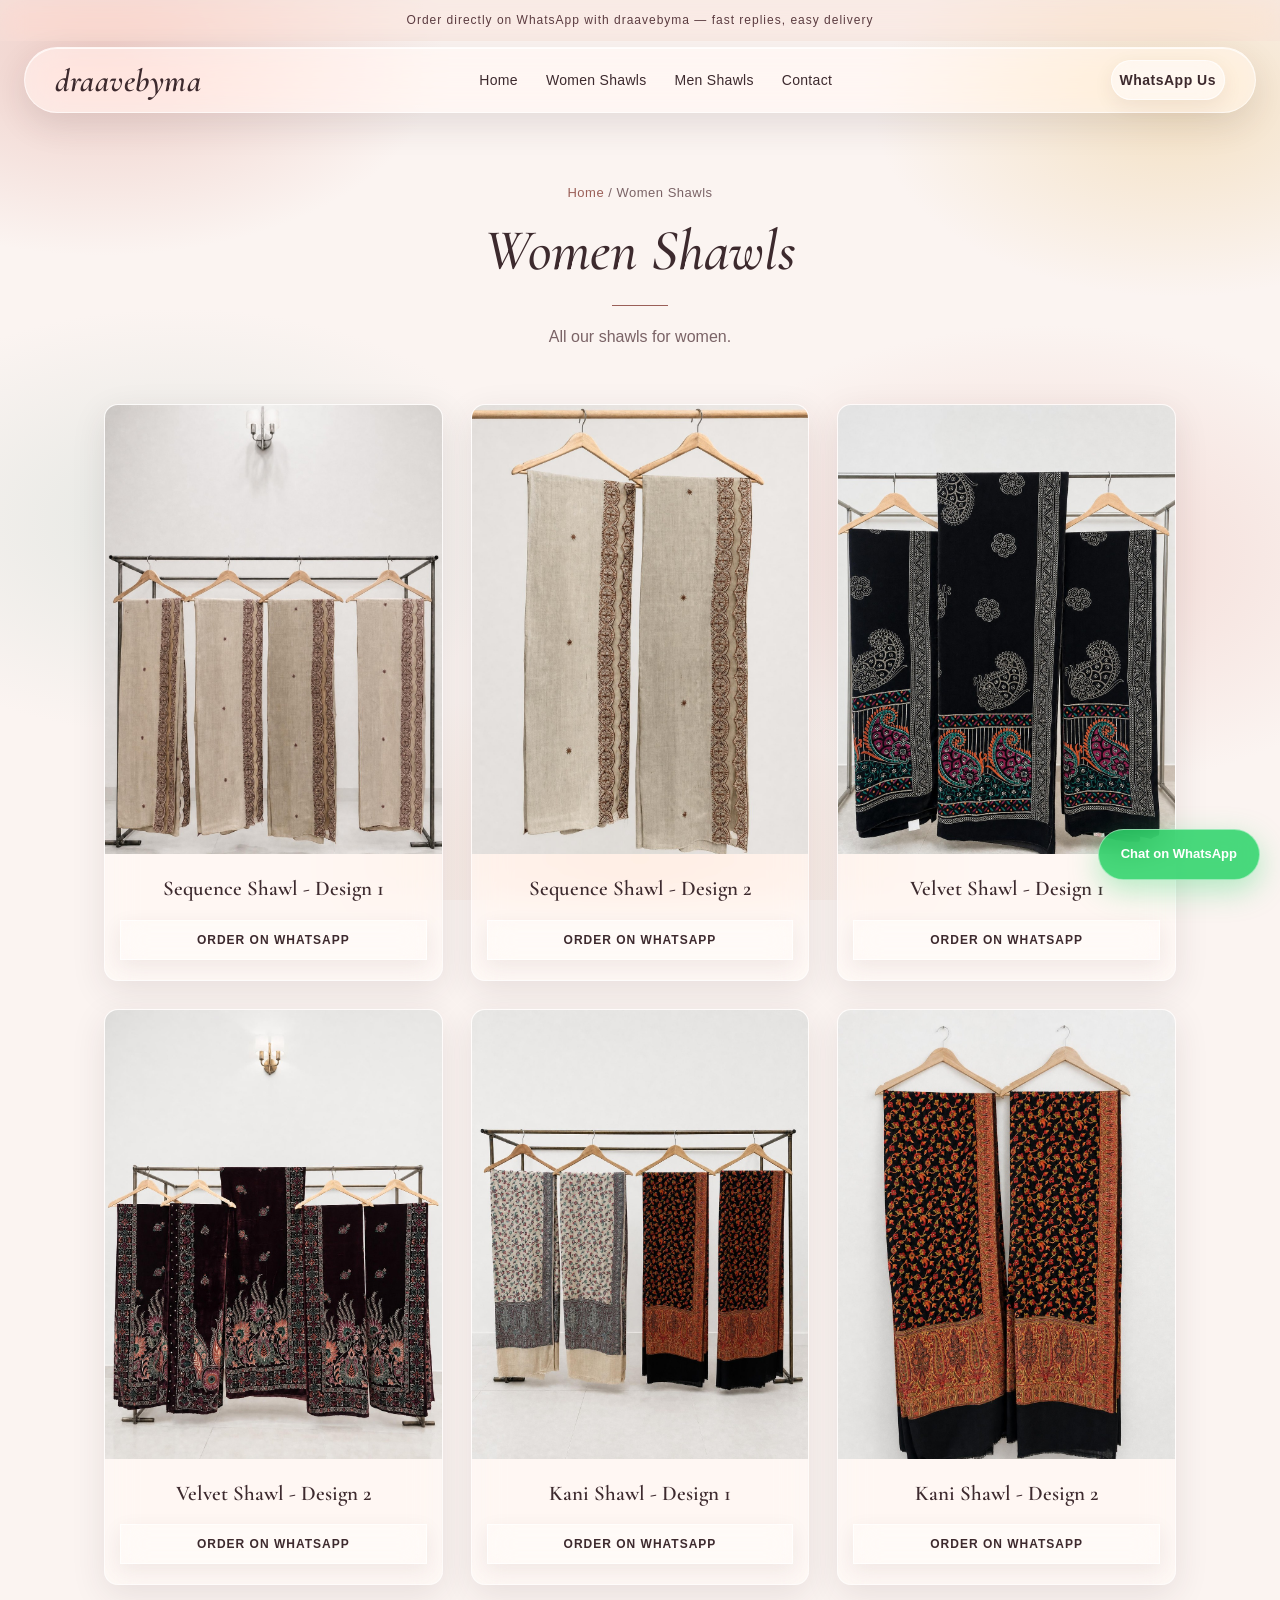
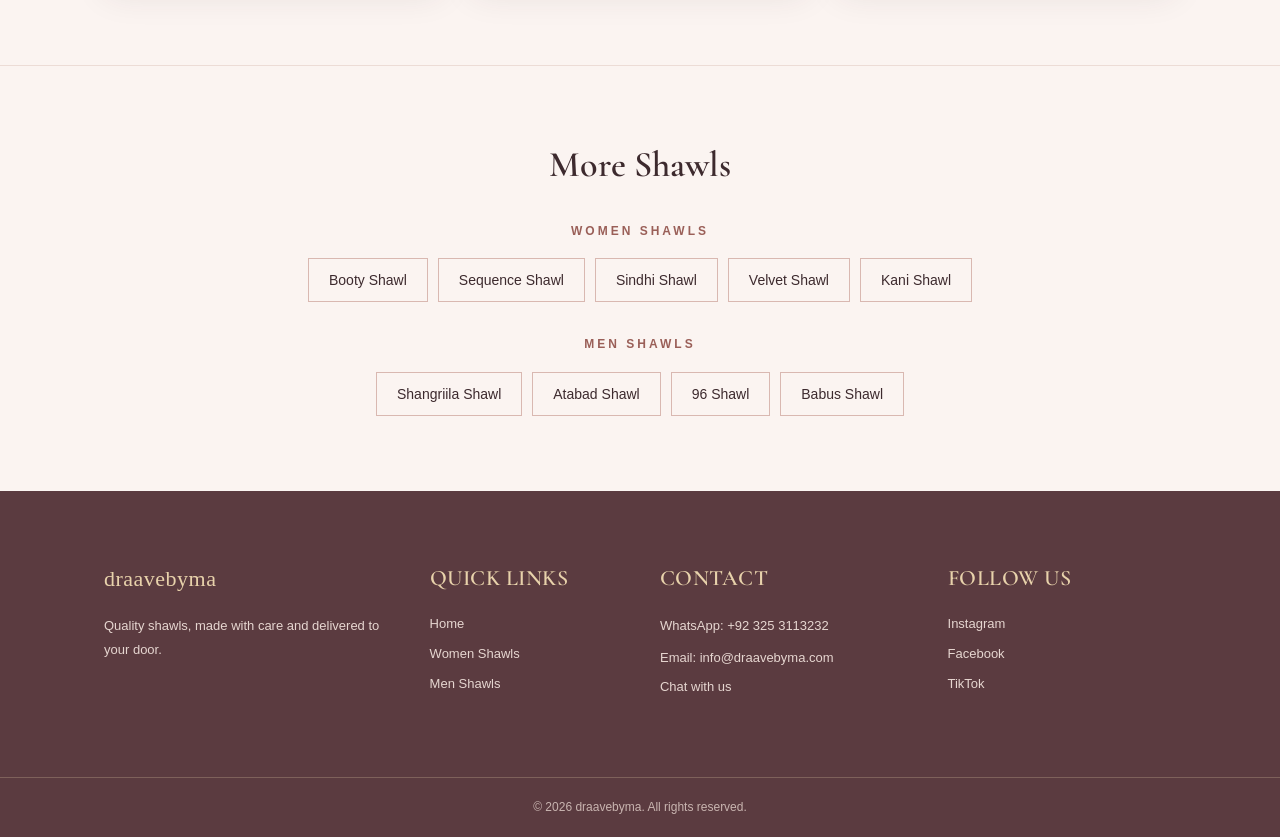
==== commit 0ecbb818: "Update contact and WhatsApp number to +92 325 3113232" ====
--- a/collection.html
+++ b/collection.html
@@ -85,7 +85,7 @@
 
             <div class="footer-column">
                 <h3>CONTACT</h3>
-                <p>WhatsApp: 0300 1234567</p>
+                <p>WhatsApp: <a href="tel:+923253113232">+92 325 3113232</a></p>
                 <p>Email: info@draavebyma.com</p>
                 <a href="#" data-whatsapp target="_blank" rel="noopener">Chat with us</a>
             </div>
--- a/CSS/glass.css
+++ b/CSS/glass.css
@@ -13,6 +13,10 @@
     --glass-shadow: 0 10px 34px rgba(61, 42, 46, 0.10);
     --glass-inset: inset 0 1px 0 rgba(255, 255, 255, 0.75);
     --glass-radius: 14px;
+
+    /* The floating navbar, kept in one place so the maths below always match */
+    --nav-h: 66px;
+    --nav-gap: 6px;
 }
 
 
@@ -79,8 +83,9 @@
 
 header {
     background: rgba(255, 250, 248, 0.52) !important;
-    border-bottom: 1px solid rgba(255, 255, 255, 0.55);
-    box-shadow: 0 4px 24px rgba(61, 42, 46, 0.07);
+    border: 1px solid rgba(255, 255, 255, 0.62);
+    border-radius: 999px;
+    box-shadow: 0 12px 34px rgba(61, 42, 46, 0.12), var(--glass-inset);
 }
 
 .announcement-bar {
@@ -233,8 +238,8 @@
 
 /* Denser glass once the page is scrolled */
 header.scrolled {
-    background: rgba(255, 250, 248, 0.8) !important;
-    box-shadow: 0 12px 34px rgba(61, 42, 46, 0.14);
+    background: rgba(255, 250, 248, 0.78) !important;
+    box-shadow: 0 18px 44px rgba(61, 42, 46, 0.16), var(--glass-inset);
 }
 
 @keyframes glassHeaderReveal {
@@ -405,3 +410,227 @@
     }
 
 }
+
+
+/* =========================================================
+   8. FEATURE CARDS - LIFT, RIPPLE AND LIGHT SWEEP
+   The four "Why Us" panels react to the pointer. The card
+   under the cursor lifts, the others ripple gently behind it
+   and a soft band of light travels across the glass.
+========================================================= */
+
+.feature {
+    position: relative;
+    isolation: isolate;
+    will-change: transform;
+}
+
+/* The heading and text sit above the light so they stay crisp */
+.feature h3 {
+    display: inline-block;
+    position: relative;
+    z-index: 2;
+    transition: color 0.4s ease;
+}
+
+.feature p {
+    position: relative;
+    z-index: 2;
+    transition: color 0.4s ease;
+}
+
+/* A short gold line that opens up under the heading on hover */
+.feature h3::after {
+    content: "";
+    position: absolute;
+    left: 50%;
+    bottom: -12px;
+    width: 32px;
+    height: 2px;
+    border-radius: 2px;
+    background: linear-gradient(90deg, #e2a89e, #ecd096);
+    transform: translateX(-50%) scaleX(0);
+    transition: transform 0.55s cubic-bezier(0.22, 1, 0.36, 1);
+}
+
+/* Soft daylight falling from the top of the card */
+.feature::before {
+    content: "";
+    position: absolute;
+    inset: 0;
+    z-index: 1;
+    background: radial-gradient(120% 70% at 50% 0%, rgba(255, 255, 255, 0.55), rgba(255, 255, 255, 0) 65%);
+    opacity: 0;
+    transform: translateY(24%);
+    pointer-events: none;
+    transition: opacity 0.55s ease, transform 0.7s cubic-bezier(0.22, 1, 0.36, 1);
+}
+
+/* A slow band of light that travels across the glass */
+.feature::after {
+    content: "";
+    position: absolute;
+    top: -20%;
+    bottom: -20%;
+    left: -40%;
+    width: 38%;
+    z-index: 1;
+    background: linear-gradient(100deg, rgba(255, 255, 255, 0), rgba(255, 255, 255, 0.5), rgba(255, 255, 255, 0));
+    transform: translateX(-160%) rotate(8deg);
+    opacity: 0;
+    pointer-events: none;
+    transition: transform 1.1s cubic-bezier(0.22, 1, 0.36, 1), opacity 0.45s ease;
+}
+
+@media (hover: hover) and (pointer: fine) {
+
+    /* The other cards ripple, one after the other */
+    .feature-grid:has(.feature:hover) .feature {
+        transform: translateY(-4px) scale(1.008);
+        border-color: rgba(236, 205, 150, 0.55);
+    }
+
+    .feature-grid:has(.feature:hover) .feature:not(:hover):nth-child(2) {
+        transition-delay: 70ms !important;
+    }
+
+    .feature-grid:has(.feature:hover) .feature:not(:hover):nth-child(3) {
+        transition-delay: 140ms !important;
+    }
+
+    .feature-grid:has(.feature:hover) .feature:not(:hover):nth-child(4) {
+        transition-delay: 210ms !important;
+    }
+
+    /* The card under the pointer rises higher and catches the light */
+    .feature-grid:has(.feature:hover) .feature:hover,
+    .feature:hover {
+        transform: translateY(-10px) scale(1.025);
+        border-color: rgba(236, 205, 150, 0.78);
+        box-shadow: 0 26px 54px rgba(61, 42, 46, 0.20), 0 0 0 1px rgba(255, 255, 255, 0.45), var(--glass-inset);
+    }
+
+    .feature:hover h3 {
+        color: #8b6f47;
+    }
+
+    .feature:hover h3::after {
+        transform: translateX(-50%) scaleX(1);
+    }
+
+    .feature:hover p {
+        color: #5f4a4e;
+    }
+
+    .feature:hover::before {
+        opacity: 1;
+        transform: translateY(0);
+    }
+
+    .feature:hover::after {
+        transform: translateX(420%) rotate(8deg);
+        opacity: 1;
+    }
+
+}
+
+/* On phones the card simply presses in */
+@media (hover: none) {
+
+    .feature:active {
+        transform: translateY(-3px) scale(0.99);
+    }
+
+}
+
+/* People who ask for less motion get a calmer card */
+@media (prefers-reduced-motion: reduce) {
+
+    .feature::after {
+        display: none;
+    }
+
+    .feature-grid:has(.feature:hover) .feature,
+    .feature:hover {
+        transform: none;
+    }
+
+}
+
+
+/* =========================================================
+   9. FLOATING GLASS NAVBAR
+   The bar lifts off the page as a rounded glass pill with
+   a little space on the left and right.
+========================================================= */
+
+header {
+    width: calc(100% - 48px);
+    max-width: 1360px;
+    margin: var(--nav-gap) auto 0;
+    padding: 0 30px;
+    top: 12px;
+    min-height: var(--nav-h);
+    border-radius: 999px;
+    transition:
+        width 0.5s cubic-bezier(0.22, 1, 0.36, 1),
+        background-color 0.45s ease,
+        border-color 0.45s ease,
+        box-shadow 0.45s ease;
+}
+
+/* Once the page moves the pill tightens a little */
+header.scrolled {
+    width: calc(100% - 96px);
+}
+
+/* The buttons inside match the pill */
+.menu-btn,
+.search-btn,
+.cart-btn {
+    border-radius: 999px;
+}
+
+@media (max-width: 700px) {
+
+    header {
+        width: calc(100% - 20px);
+        margin: var(--nav-gap) auto 0;
+        padding: 12px 16px;
+        top: 10px;
+        border-radius: 22px;
+    }
+
+    header.scrolled {
+        width: calc(100% - 20px);
+    }
+
+}
+
+
+/* =========================================================
+   10. THE HERO SLIDES UNDER THE NAVBAR
+   The shawl picture now reaches the top of the page, so the
+   glass bar sits on the picture instead of a blank white band.
+========================================================= */
+
+.home-page .hero {
+    margin-top: calc(-1 * (var(--nav-h) + var(--nav-gap)));
+    background-image:
+        linear-gradient(180deg, rgba(255, 252, 248, 0.24) 0%, rgba(255, 250, 244, 0.70) 42%, rgba(248, 238, 229, 0.62) 100%),
+        url("../images/hero-winter.jpg");
+}
+
+@media (max-width: 700px) {
+
+    :root {
+        --nav-h: 103px;
+    }
+
+    .home-page .hero {
+        background-image:
+            linear-gradient(180deg, rgba(255, 252, 248, 0.24) 0%, rgba(255, 250, 244, 0.72) 42%, rgba(248, 238, 229, 0.64) 100%),
+            url("../images/hero-winter-small.jpg");
+    }
+
+}
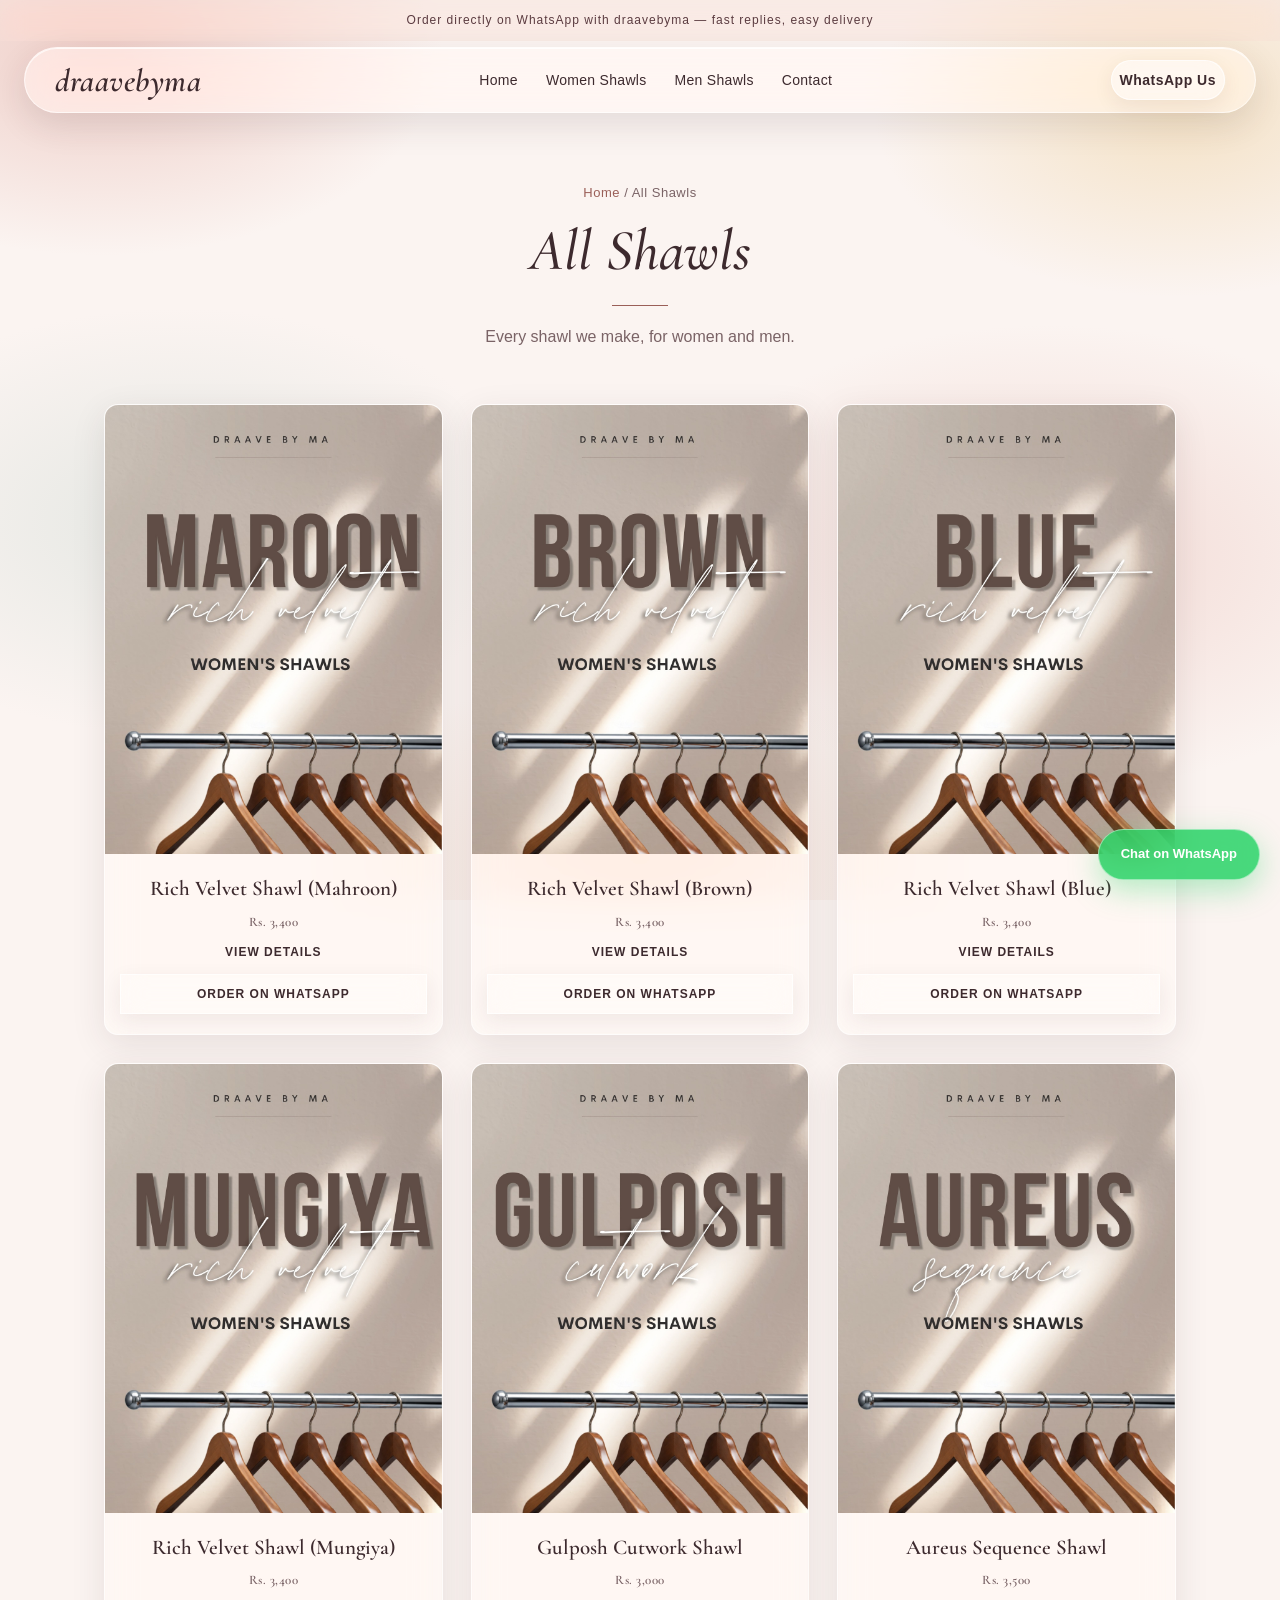
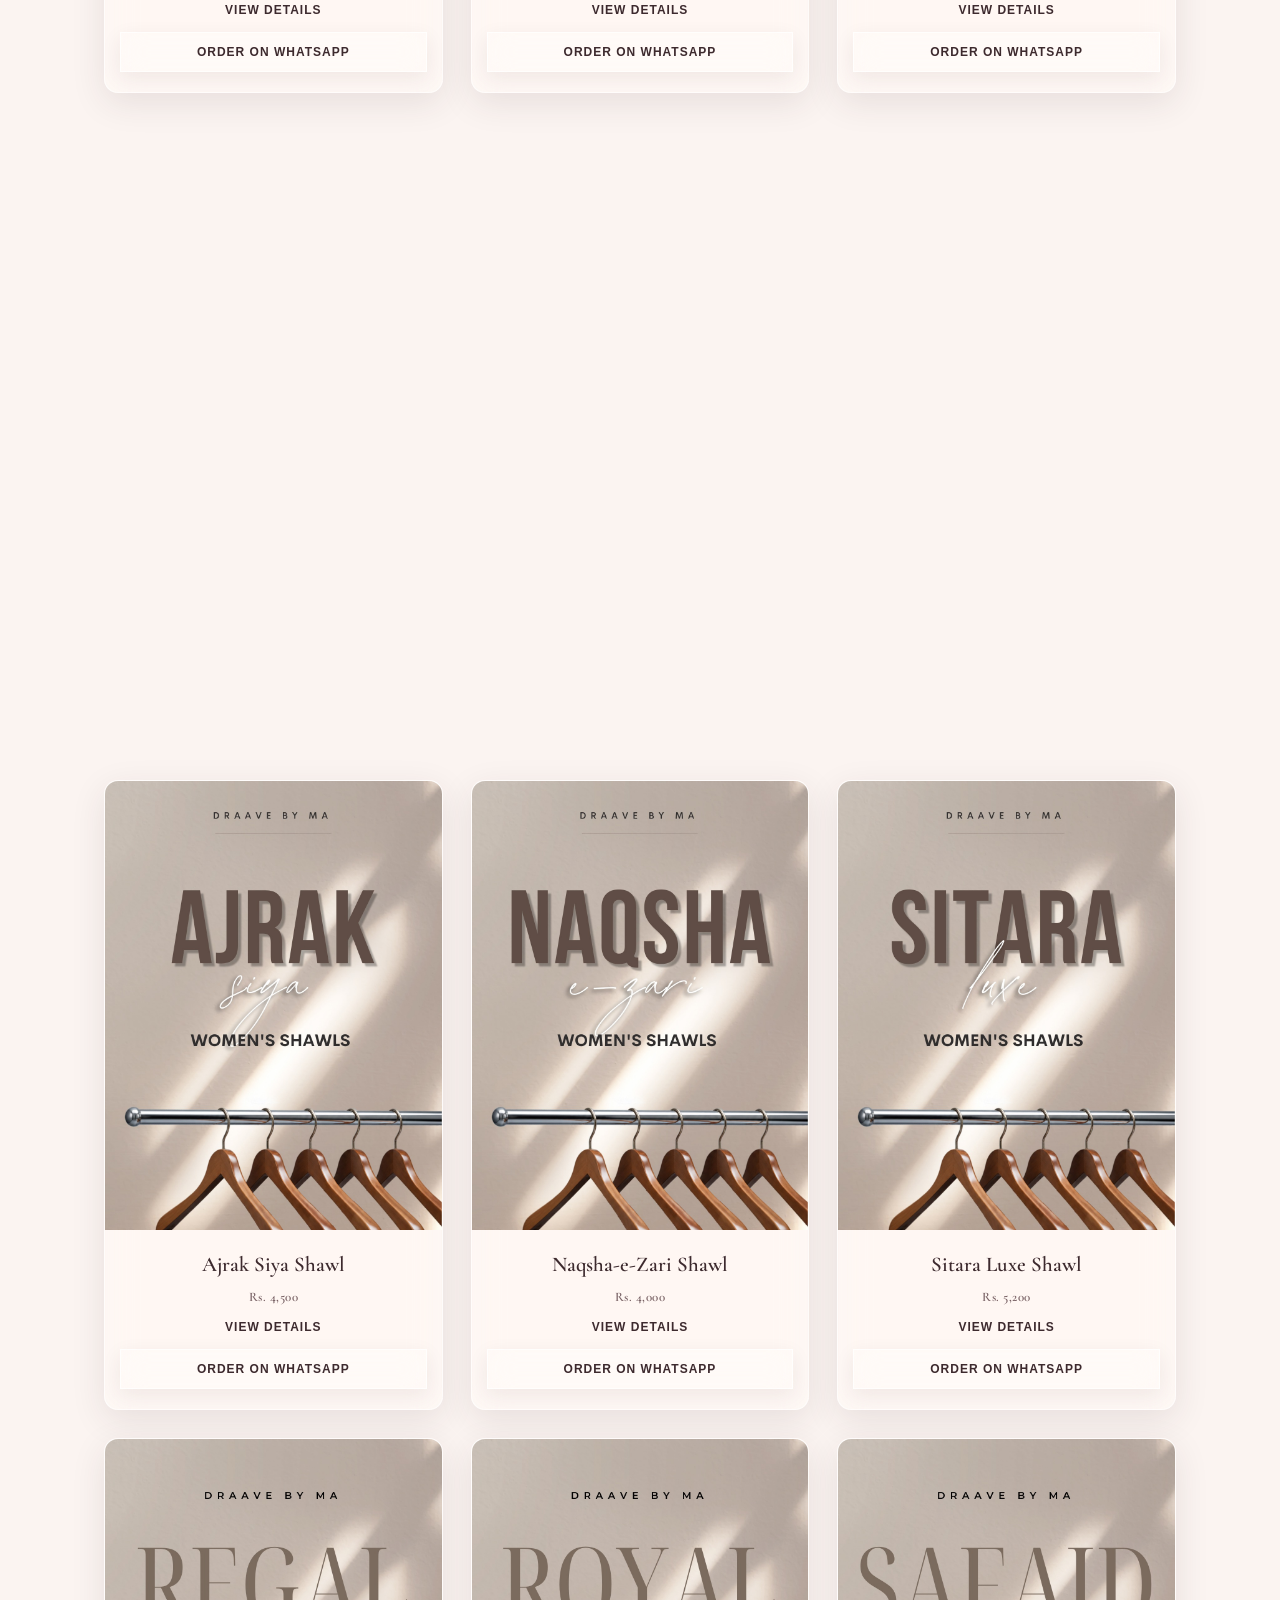
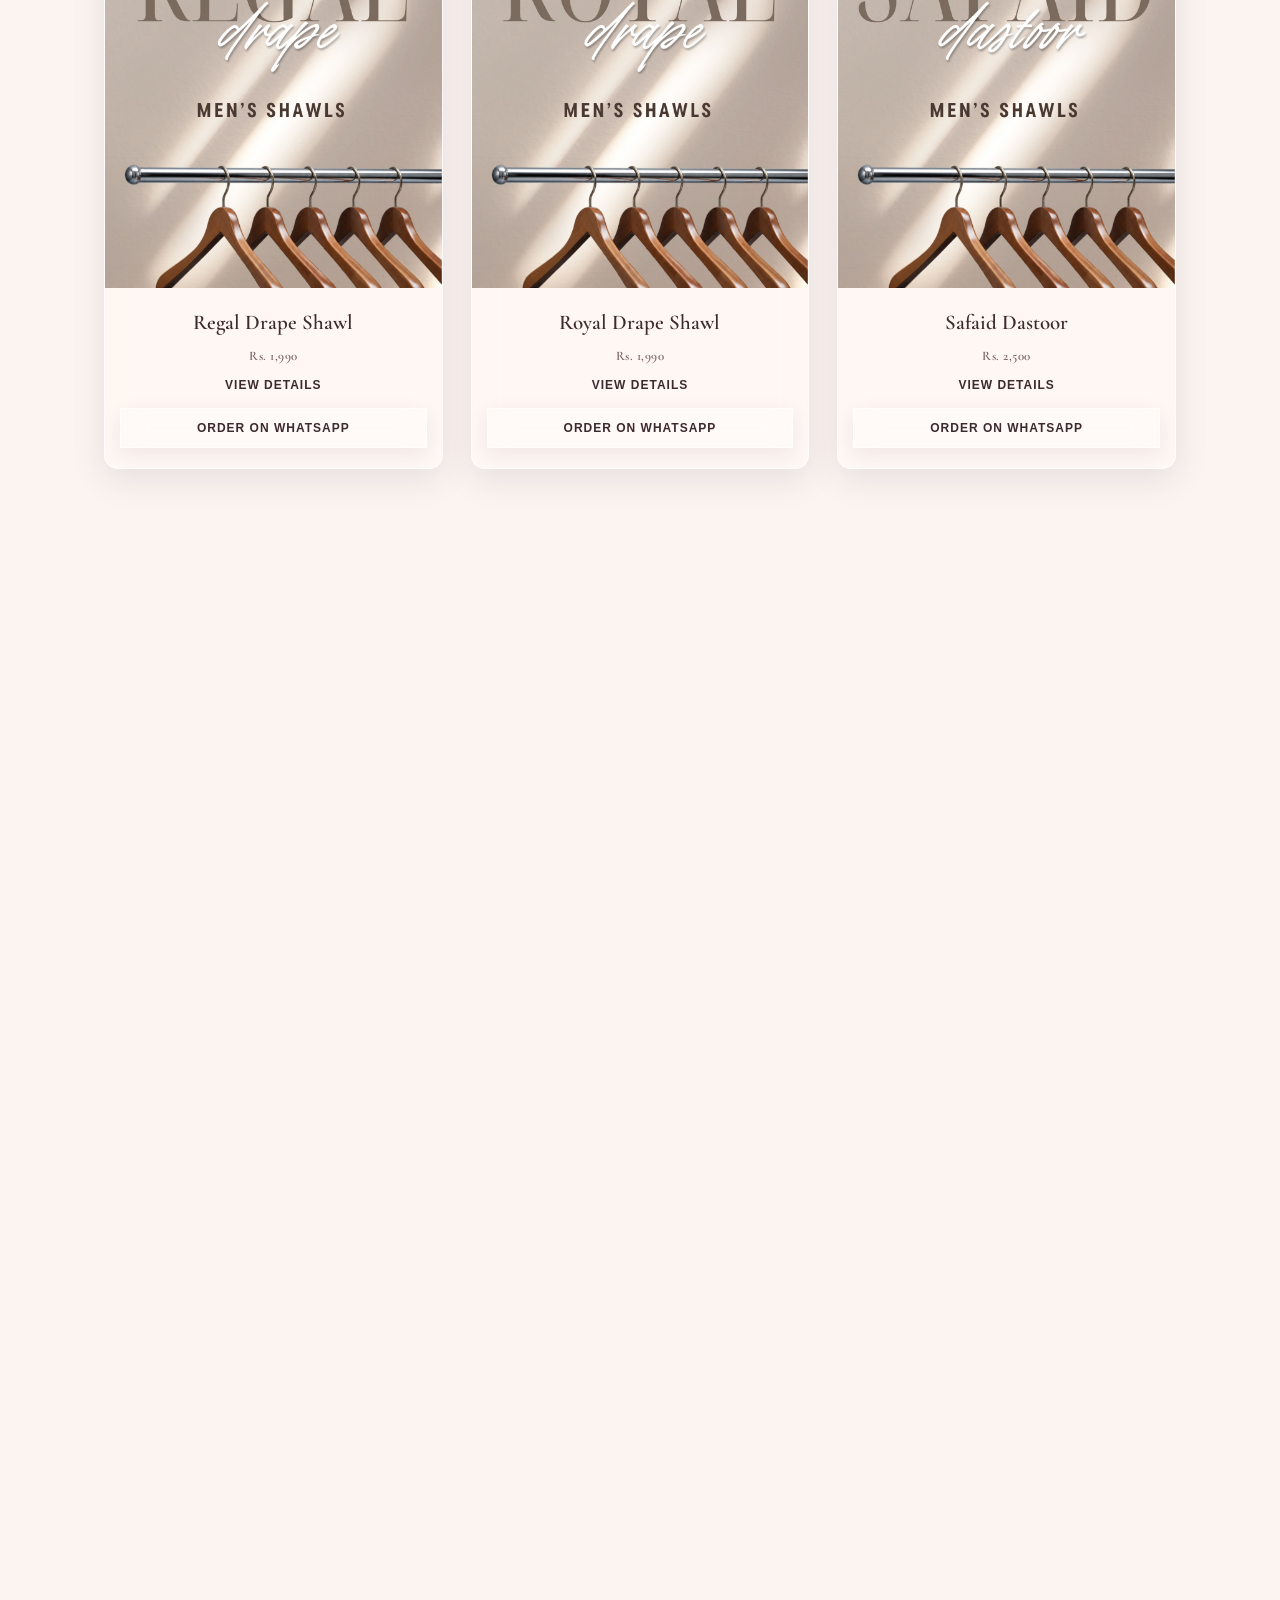
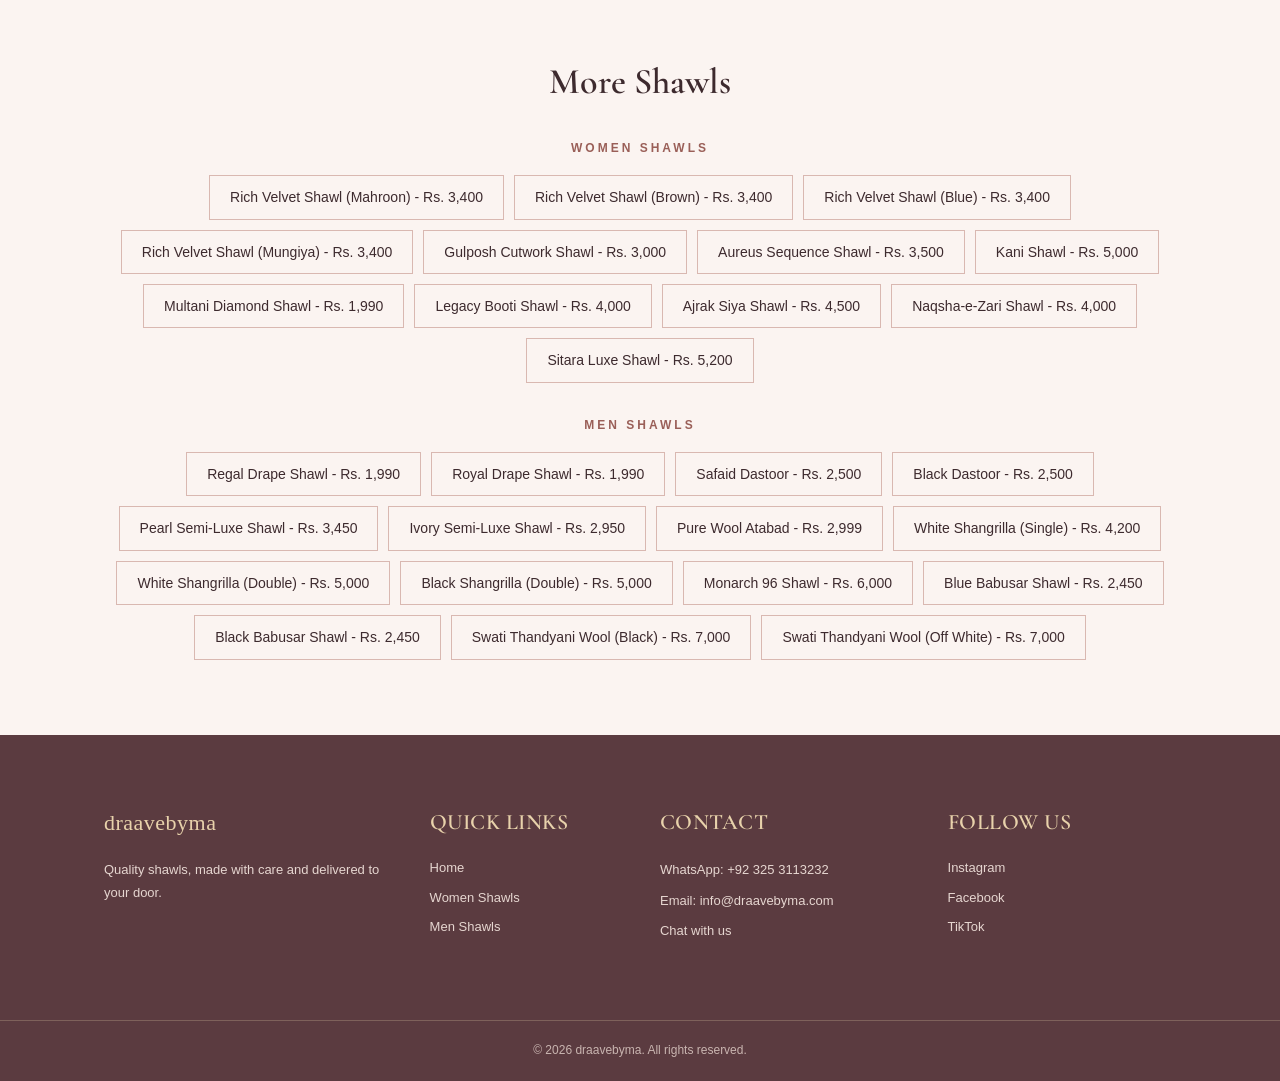
==== commit 359958bd: "Add all 27 shawl products with card images, gallery photos and prices" ====
--- a/collection.html
+++ b/collection.html
@@ -55,8 +55,8 @@
     </section>
 
 
-    <!-- ================= PICTURES (filled by collection.js) ================= -->
-    <section class="gallery" id="gallery"></section>
+    <!-- ================= SHAWLS (filled by collection.js) ================= -->
+    <section class="collection-body" id="gallery"></section>
 
 
     <!-- ================= OTHER SHAWLS ================= -->
--- a/theme.css
+++ b/theme.css
@@ -863,3 +863,195 @@
         font-size: 12px;
     }
 }
+
+
+/* =========================================================
+   PRODUCT CATALOGUE (one card per shawl)
+===================================================== */
+
+.collection-body {
+    max-width: 1200px;
+    margin: 0 auto;
+    padding: 25px 5% 80px;
+}
+
+.collection-body.empty {
+    display: block;
+}
+
+.product-grid {
+    display: grid;
+    grid-template-columns: repeat(3, 1fr);
+    gap: 28px;
+}
+
+.product-card {
+    background-color: var(--pearl);
+    border: 1px solid var(--line);
+    transition: box-shadow 0.3s ease, transform 0.3s ease;
+}
+
+.product-card:hover {
+    transform: translateY(-4px);
+    box-shadow: 0 10px 30px rgba(91, 59, 64, 0.12);
+}
+
+.product-photo {
+    aspect-ratio: 3 / 4;
+    overflow: hidden;
+    cursor: zoom-in;
+    display: flex;
+    align-items: center;
+    justify-content: center;
+    background: linear-gradient(135deg, #f1dfd9, #f9f0e4);
+}
+
+.product-photo img {
+    width: 100%;
+    height: 100%;
+    object-fit: cover;
+    display: block;
+    transition: transform 0.5s ease;
+}
+
+.product-card:hover .product-photo img {
+    transform: scale(1.04);
+}
+
+.product-info {
+    padding: 18px 15px 20px;
+    text-align: center;
+}
+
+.product-info h3 {
+    font-family: "Cormorant Garamond", Georgia, serif;
+    font-size: 21px;
+    font-weight: 600;
+    margin-bottom: 6px;
+}
+
+.product-price {
+    font-family: "Cormorant Garamond", Georgia, serif;
+    font-size: 19px;
+    font-weight: 600;
+    letter-spacing: 0.5px;
+    color: var(--dusty-rose);
+    margin-bottom: 14px;
+}
+
+.product-details {
+    display: block;
+    font-size: 12px;
+    font-weight: 600;
+    letter-spacing: 1px;
+    color: var(--plum-text);
+    margin-bottom: 12px;
+    transition: color 0.3s ease;
+}
+
+.product-details:hover {
+    color: var(--dusty-rose);
+}
+
+.product-info button {
+    width: 100%;
+    border: 1px solid var(--rose-line);
+    background-color: var(--pearl);
+    color: var(--plum-text);
+    padding: 12px 15px;
+    font-size: 12px;
+    font-weight: 600;
+    letter-spacing: 1px;
+    transition: background-color 0.3s ease, color 0.3s ease;
+}
+
+.product-info button:hover {
+    background-color: var(--rosewood);
+    border-color: var(--rosewood);
+    color: var(--pearl);
+}
+
+
+/* =========================================================
+   ONE SHAWL (its card picture, then its other pictures)
+===================================================== */
+
+.product-hero {
+    max-width: 520px;
+    margin: 0 auto 34px;
+    cursor: zoom-in;
+}
+
+.product-hero img {
+    width: 100%;
+    display: block;
+    border: 1px solid var(--line);
+    border-radius: 18px;
+    box-shadow: 0 14px 40px rgba(91, 59, 64, 0.14);
+}
+
+.product-buy {
+    max-width: 520px;
+    margin: 0 auto 56px;
+    text-align: center;
+}
+
+.product-buy h2 {
+    font-family: "Cormorant Garamond", Georgia, serif;
+    font-size: 34px;
+    font-weight: 600;
+    margin-bottom: 6px;
+    color: var(--plum-text);
+}
+
+.product-buy .product-price {
+    font-size: 22px;
+    margin-bottom: 18px;
+}
+
+.product-subtitle {
+    text-align: center;
+    font-family: "Cormorant Garamond", Georgia, serif;
+    font-size: 30px;
+    font-weight: 600;
+    color: var(--plum-text);
+    margin-bottom: 28px;
+}
+
+.product-photos {
+    display: grid;
+    grid-template-columns: repeat(3, 1fr);
+    gap: 28px;
+}
+
+
+@media (max-width: 900px) {
+    .product-grid,
+    .product-photos {
+        grid-template-columns: repeat(2, 1fr);
+    }
+}
+
+@media (max-width: 600px) {
+    .product-grid,
+    .product-photos {
+        grid-template-columns: 1fr;
+    }
+
+    .collection-body {
+        padding: 20px 4% 60px;
+    }
+
+    .product-hero,
+    .product-buy {
+        max-width: 100%;
+    }
+
+    .product-buy h2 {
+        font-size: 26px;
+    }
+
+    .product-subtitle {
+        font-size: 24px;
+    }
+}
--- a/CSS/glass.css
+++ b/CSS/glass.css
@@ -49,6 +49,7 @@
 .categories,
 .features,
 .gallery,
+.collection-body,
 .more-shawls,
 .newsletter,
 .footer-container,
@@ -70,6 +71,7 @@
 .category-card,
 .feature,
 .gallery-item,
+.product-card,
 .newsletter-content,
 .velvet-card,
 .kani-card,
@@ -124,6 +126,22 @@
     overflow: hidden;
 }
 
+.product-card {
+    background: var(--glass-bg) !important;
+    border: 1px solid var(--glass-border);
+    border-radius: var(--glass-radius);
+    box-shadow: var(--glass-shadow), var(--glass-inset);
+    overflow: hidden;
+}
+
+.product-card:hover {
+    box-shadow: 0 18px 44px rgba(61, 42, 46, 0.16), var(--glass-inset);
+}
+
+.product-photo {
+    background: transparent !important;
+}
+
 .category-card:hover,
 .feature:hover,
 .gallery-item:hover {
@@ -151,6 +169,7 @@
 .search-btn,
 .cart-btn,
 .gallery-info button,
+.product-info button,
 .no-products a {
     background: rgba(255, 252, 250, 0.5) !important;
     -webkit-backdrop-filter: blur(14px) saturate(160%);
@@ -163,6 +182,7 @@
 .search-btn:hover,
 .cart-btn:hover,
 .gallery-info button:hover,
+.product-info button:hover,
 .no-products a:hover {
     background: rgba(255, 252, 250, 0.8) !important;
 }
@@ -215,6 +235,7 @@
     .category-card,
     .feature,
     .gallery-item,
+    .product-card,
     .newsletter-content,
     .velvet-card,
     .kani-card,
@@ -283,6 +304,7 @@
 .category-card,
 .feature,
 .gallery-item,
+.product-card,
 .newsletter-content,
 .whatsapp-float,
 .wa-float {
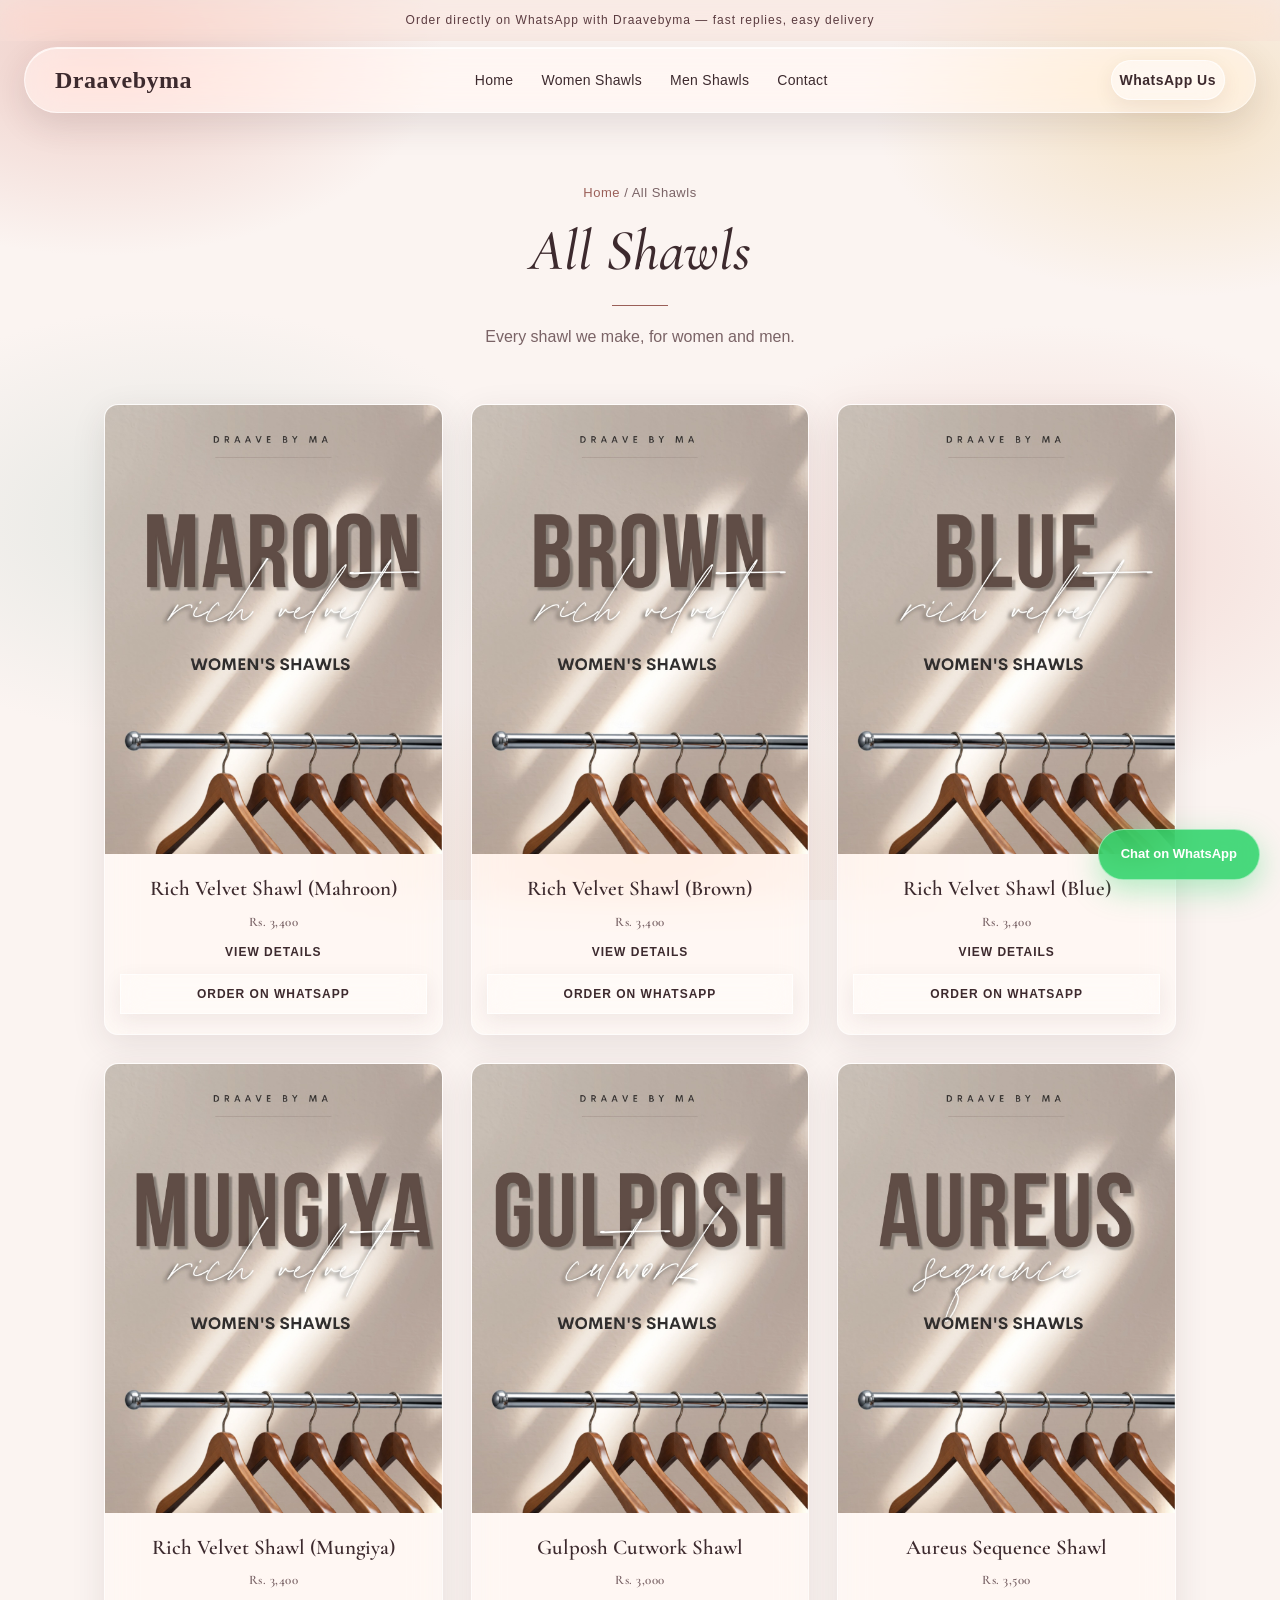
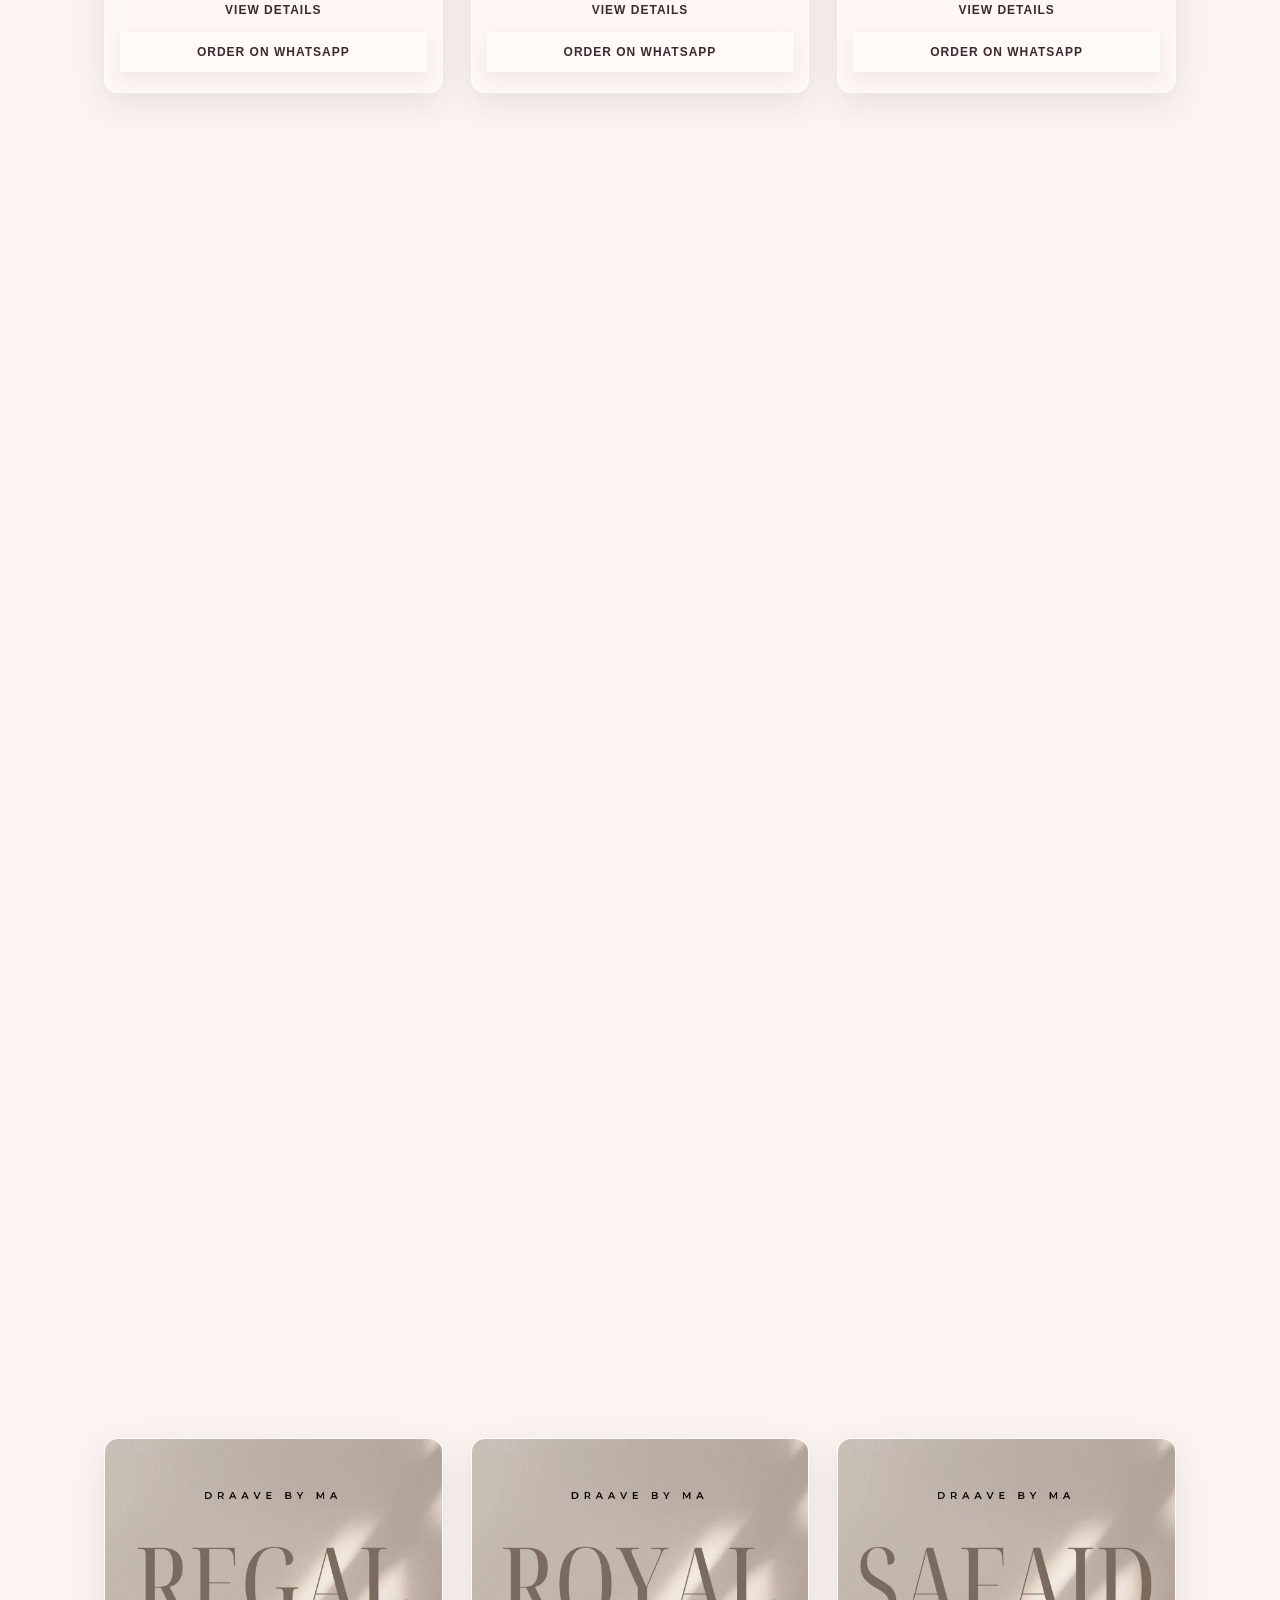
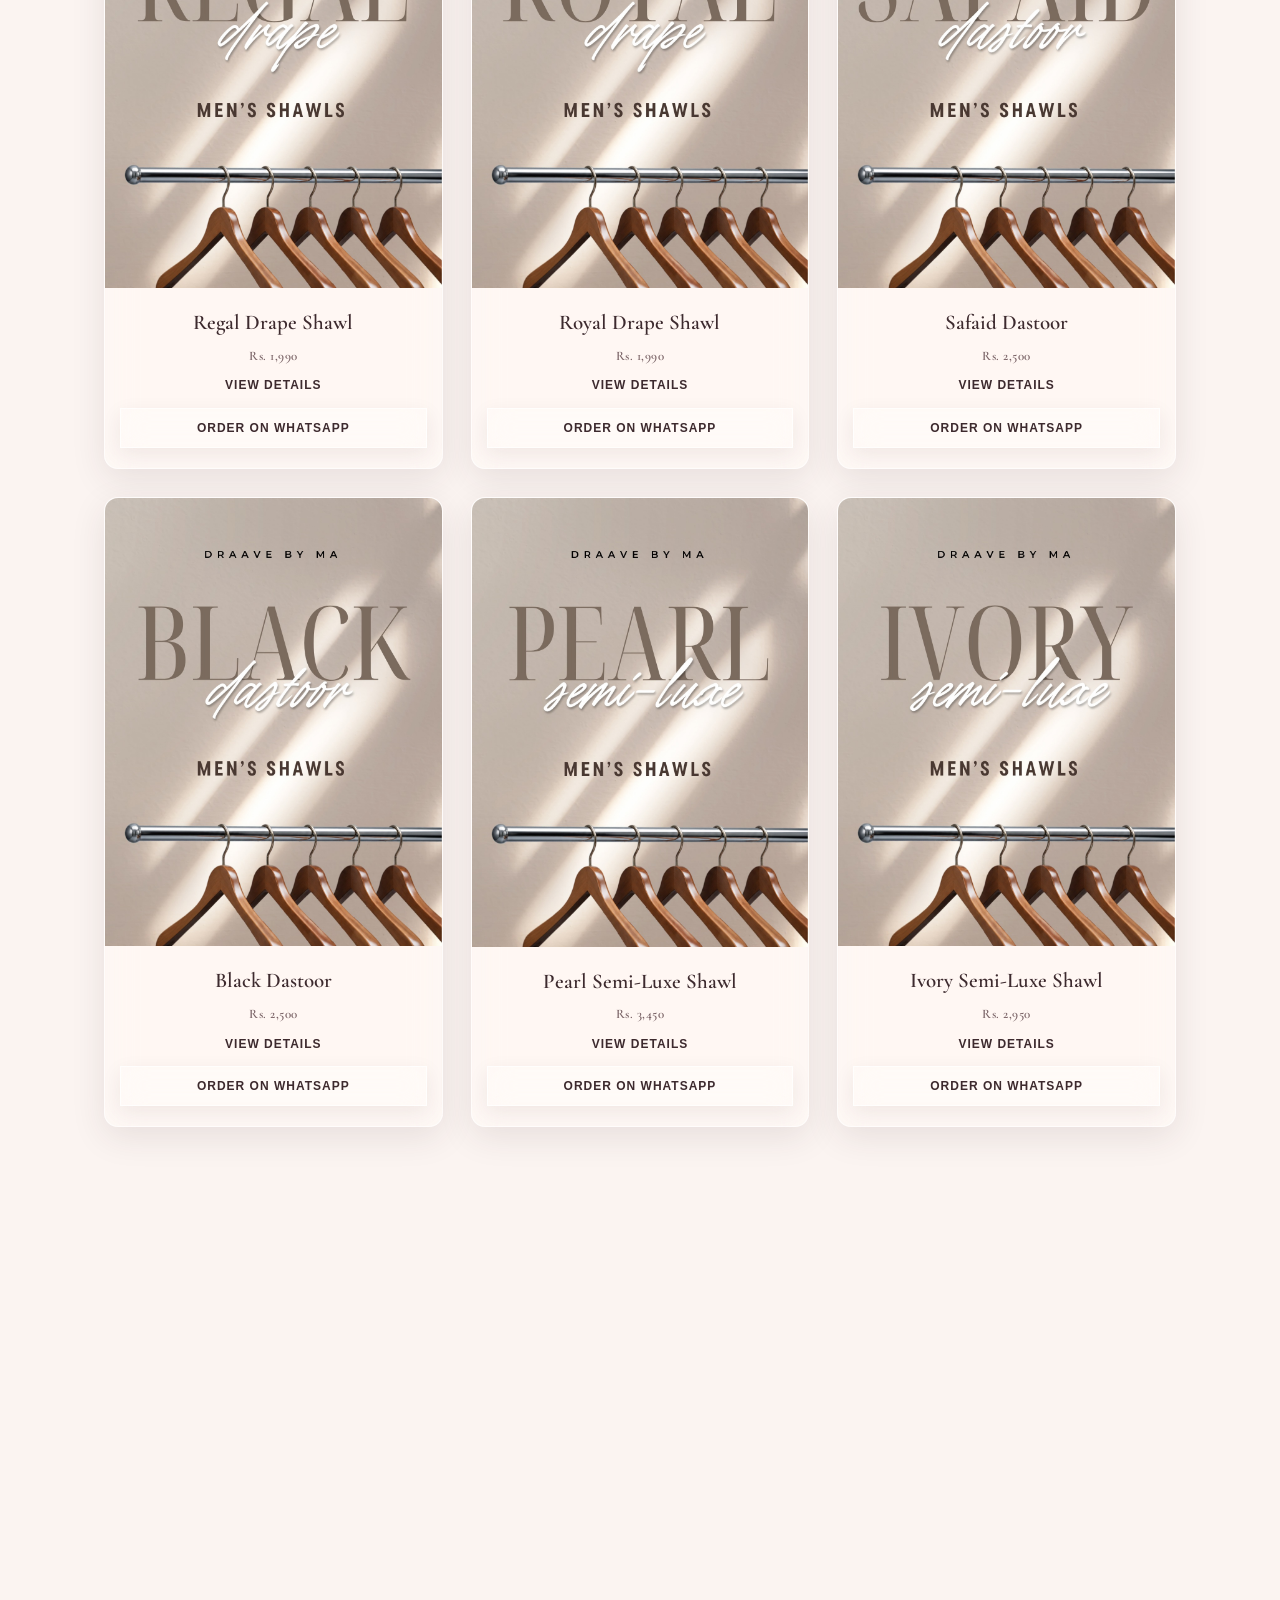
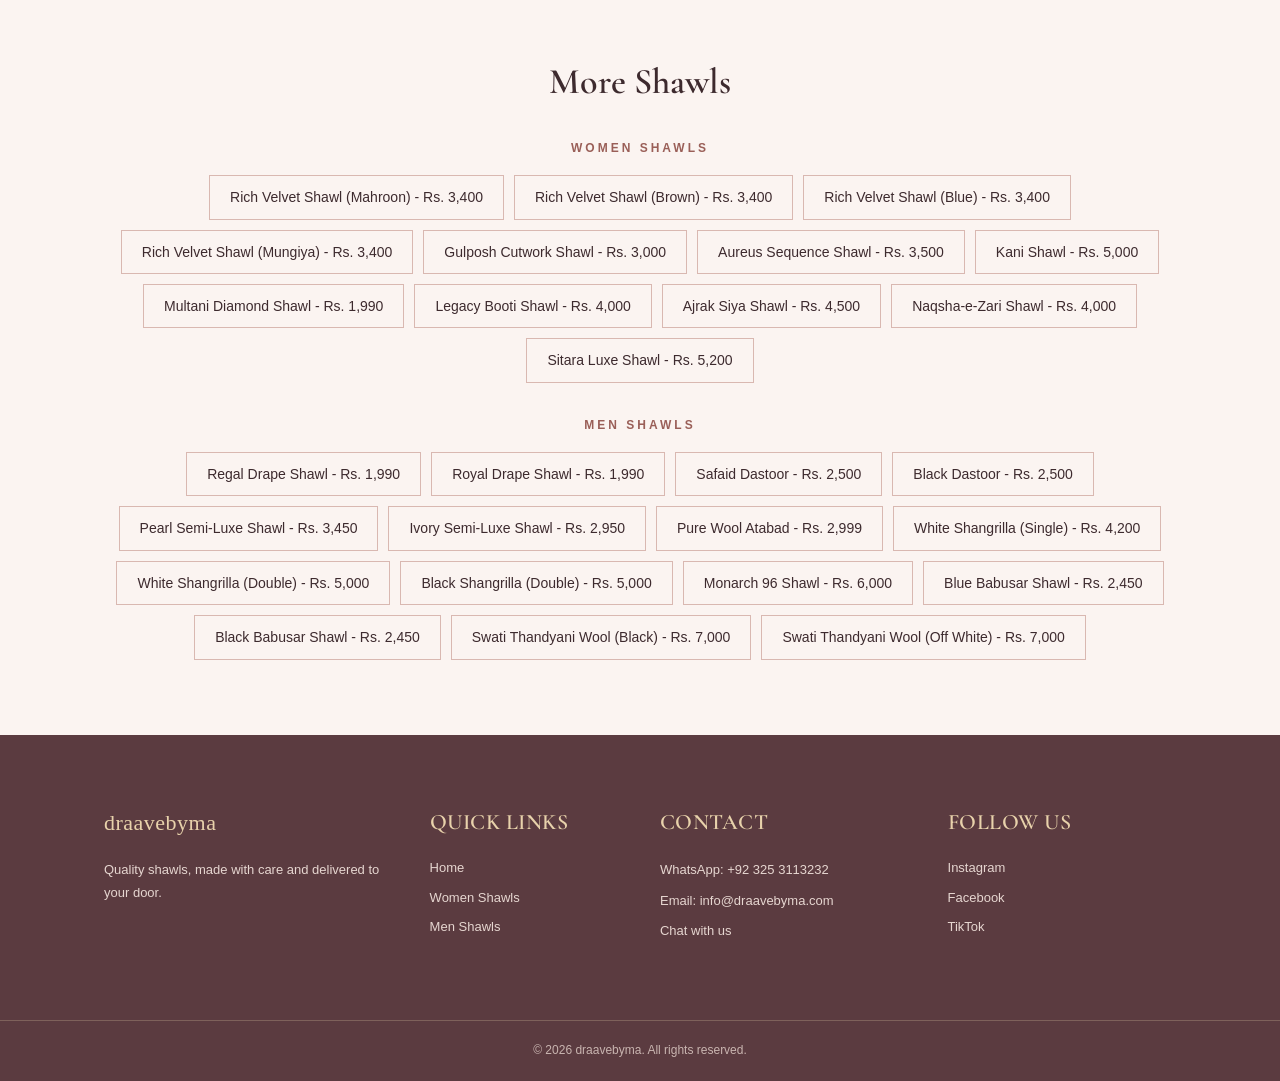
==== commit ee3dcaa2: "Group shawl colours in the side menu, refresh category images, unify navbar logo - Remove the search" ====
--- a/collection.html
+++ b/collection.html
@@ -24,14 +24,14 @@
 
     <!-- ================= ANNOUNCEMENT BAR ================= -->
     <div class="announcement-bar">
-        Order directly on WhatsApp with draavebyma &mdash; fast replies, easy delivery
+        Order directly on WhatsApp with Draavebyma &mdash; fast replies, easy delivery
     </div>
 
 
     <!-- ================= HEADER ================= -->
     <header>
 
-        <a href="index.html" class="logo">draavebyma</a>
+        <a href="index.html" class="logo">Draavebyma</a>
 
         <nav>
             <a href="index.html">Home</a>
--- a/CSS/style.css
+++ b/CSS/style.css
@@ -166,7 +166,6 @@
     color: #8b6f47;
 }
 
-.search-btn,
 .cart-btn {
     display: inline-flex;
     align-items: center;
@@ -179,7 +178,6 @@
     letter-spacing: 0.5px;
 }
 
-.search-btn:hover,
 .cart-btn:hover {
     border-color: #8b6f47;
     color: #8b6f47;
@@ -394,6 +392,7 @@
     text-align: center;
     overflow: hidden;
     perspective: 900px;
+    padding-bottom: 22px;
 }
 
 .category-image {
--- a/theme.css
+++ b/theme.css
@@ -692,7 +692,7 @@
 .gallery-photo img {
     width: 100%;
     height: 100%;
-    object-fit: cover;
+    object-fit: contain;
     display: block;
     transition: transform 0.5s ease;
 }
--- a/CSS/glass.css
+++ b/CSS/glass.css
@@ -90,6 +90,17 @@
     box-shadow: 0 12px 34px rgba(61, 42, 46, 0.12), var(--glass-inset);
 }
 
+/* The logo must look the same on every page.
+   This file is loaded last everywhere, so it wins over style.css and theme.css. */
+.logo {
+    font-family: Georgia, "Times New Roman", serif;
+    font-size: 24px;
+    font-weight: 700;
+    font-style: normal;
+    letter-spacing: 0.5px;
+    white-space: nowrap;
+}
+
 .announcement-bar {
     background: rgba(244, 224, 217, 0.45) !important;
     -webkit-backdrop-filter: blur(12px) saturate(160%);
@@ -166,7 +177,6 @@
 /* ---------- Buttons and floating controls ---------- */
 
 .menu-btn,
-.search-btn,
 .cart-btn,
 .gallery-info button,
 .product-info button,
@@ -179,7 +189,6 @@
 }
 
 .menu-btn:hover,
-.search-btn:hover,
 .cart-btn:hover,
 .gallery-info button:hover,
 .product-info button:hover,
@@ -299,7 +308,6 @@
 .logo,
 nav a,
 .menu-btn,
-.search-btn,
 .cart-btn,
 .category-card,
 .feature,
@@ -327,7 +335,6 @@
 }
 
 .menu-btn:hover,
-.search-btn:hover,
 .cart-btn:hover {
     transform: translateY(-2px);
     border-color: rgba(139, 111, 71, 0.5) !important;
@@ -410,7 +417,6 @@
     }
 
     .header-icons .menu-btn,
-    .header-icons .search-btn,
     .header-icons .cart-btn {
         font-size: 12px;
         padding: 8px 12px;
@@ -608,7 +614,6 @@
 
 /* The buttons inside match the pill */
 .menu-btn,
-.search-btn,
 .cart-btn {
     border-radius: 999px;
 }
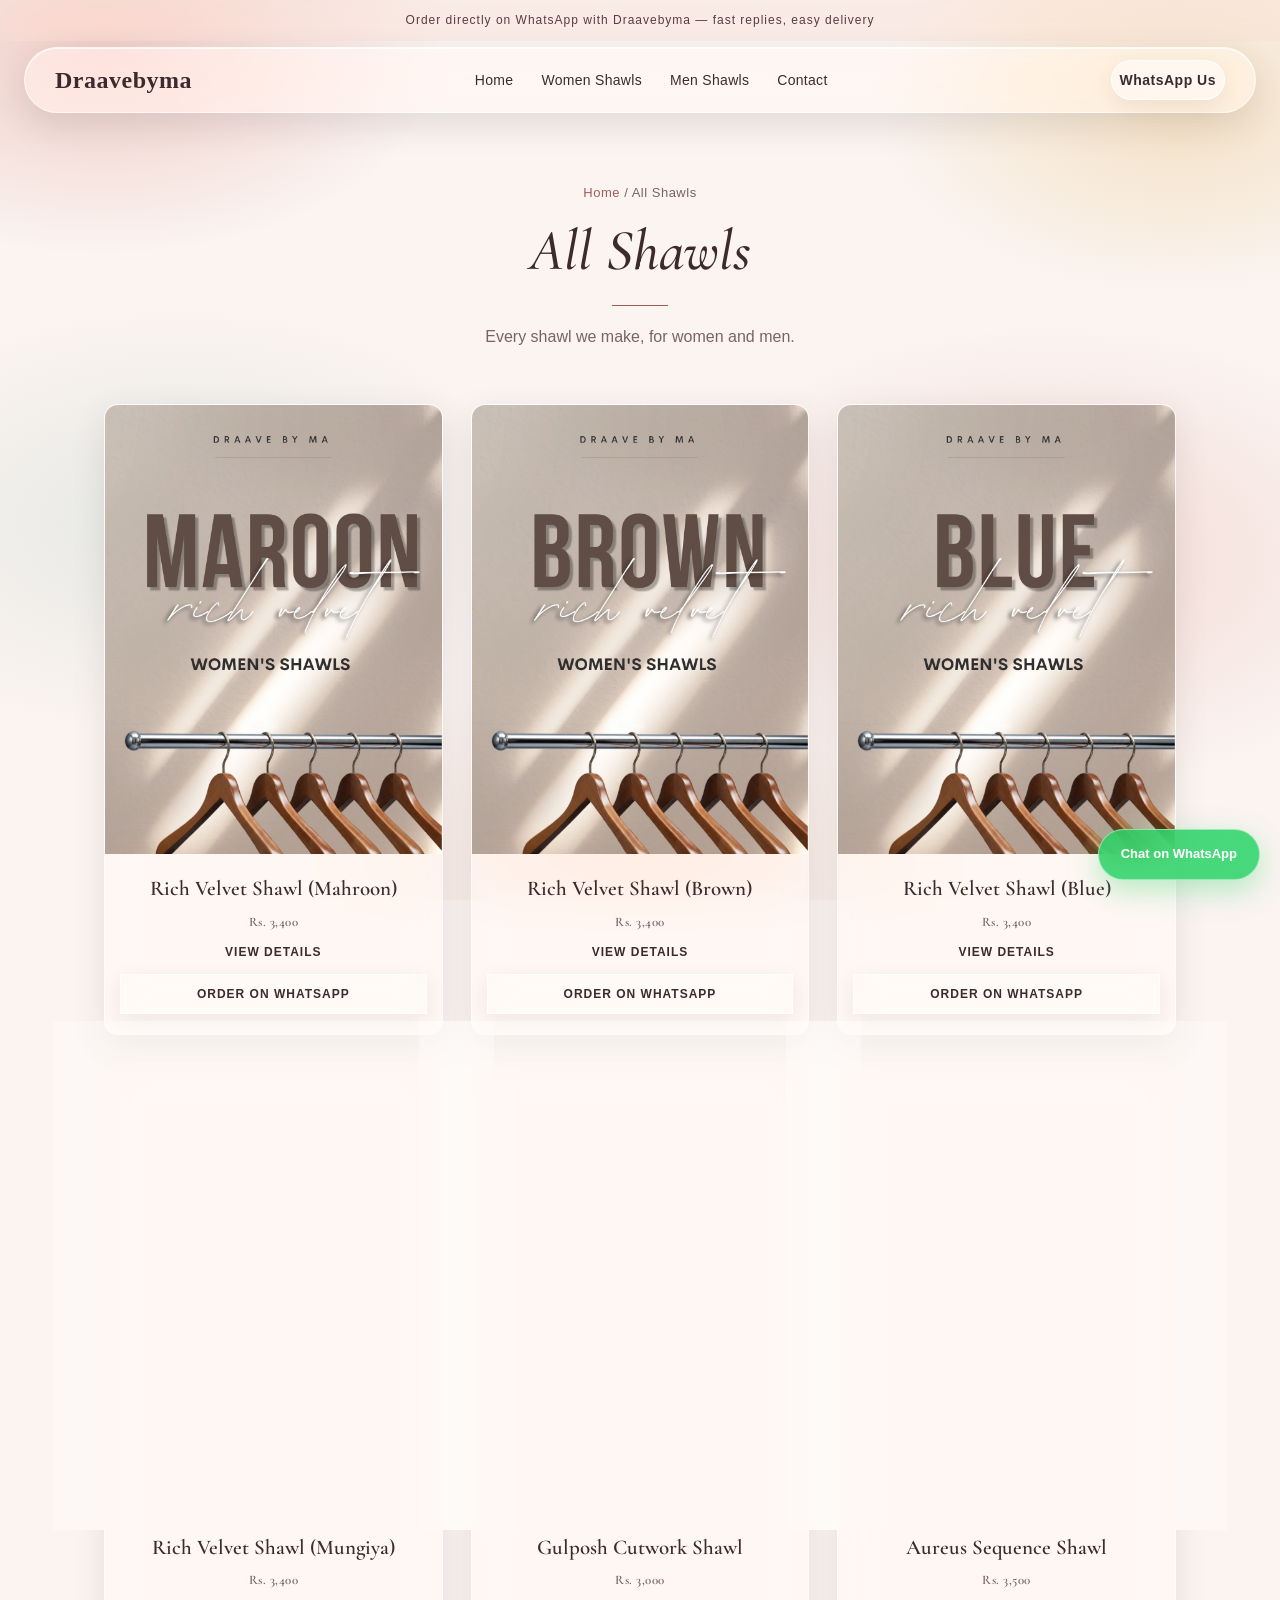
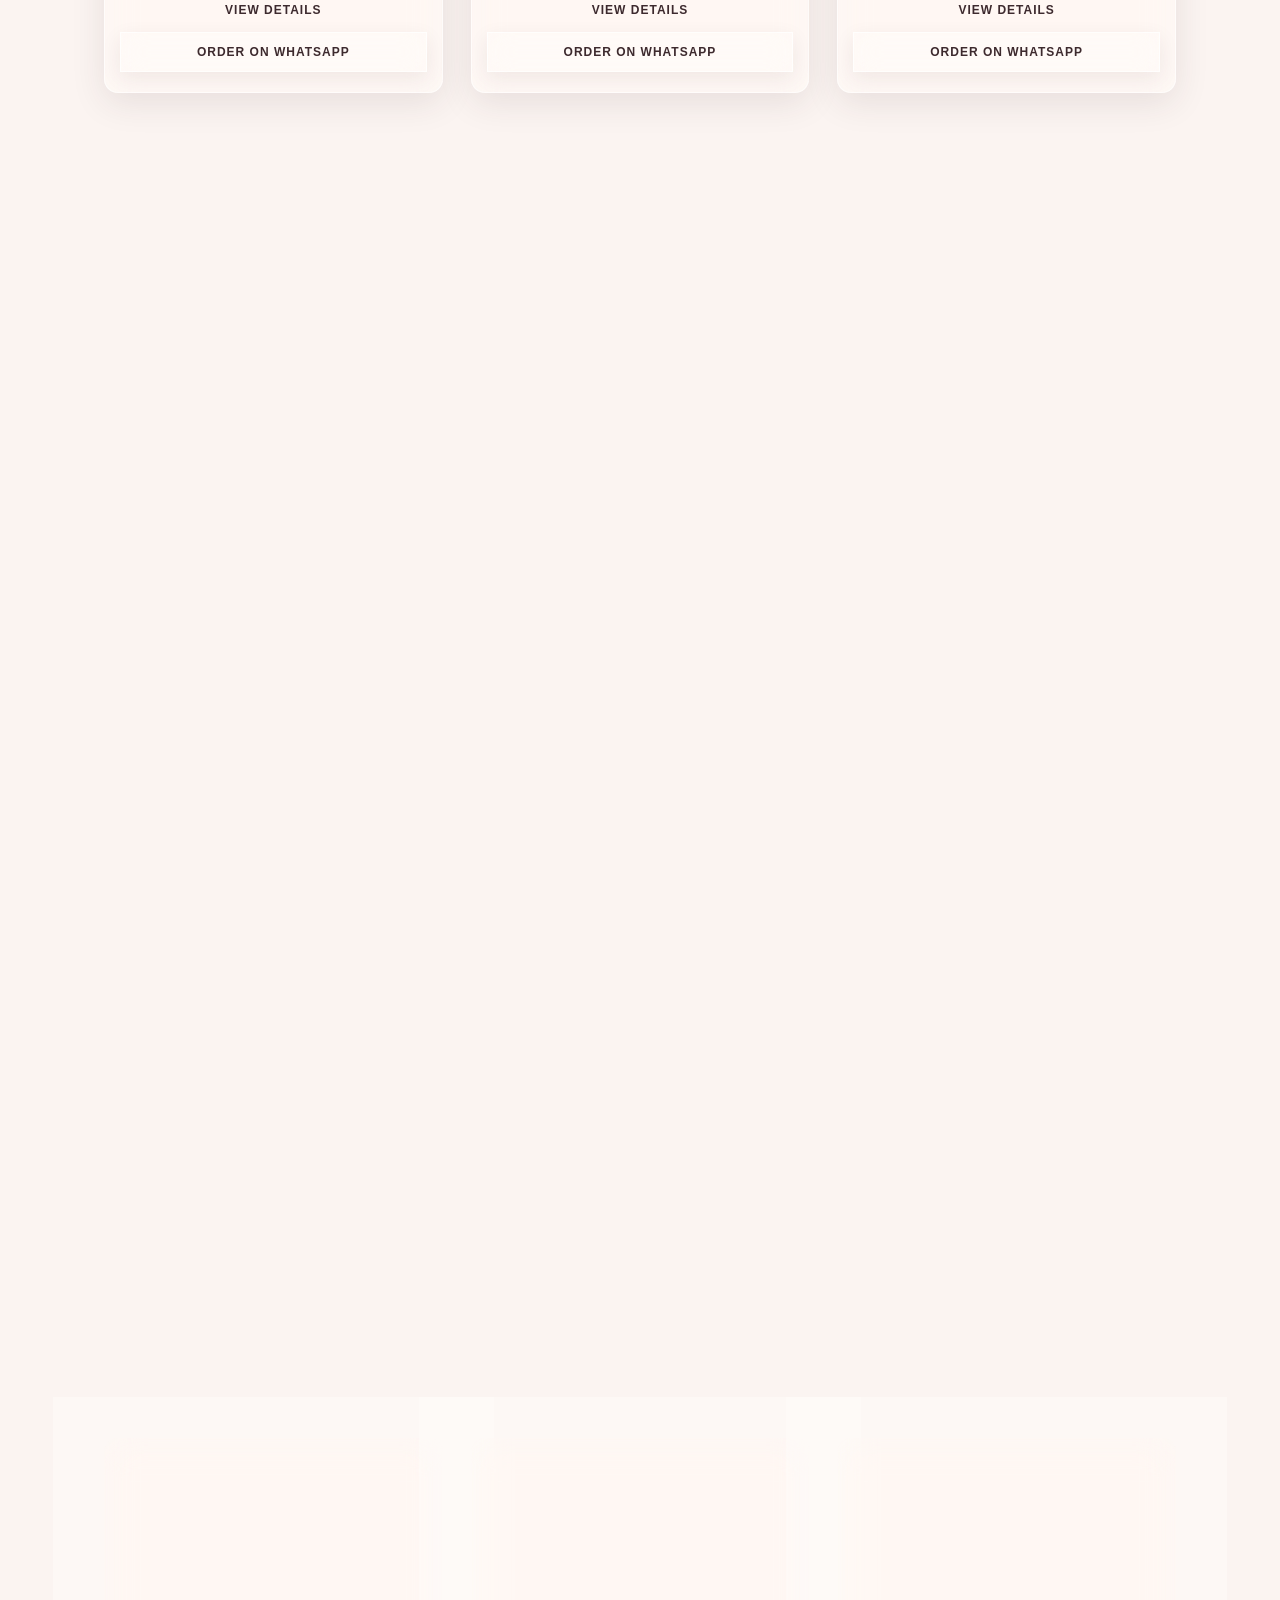
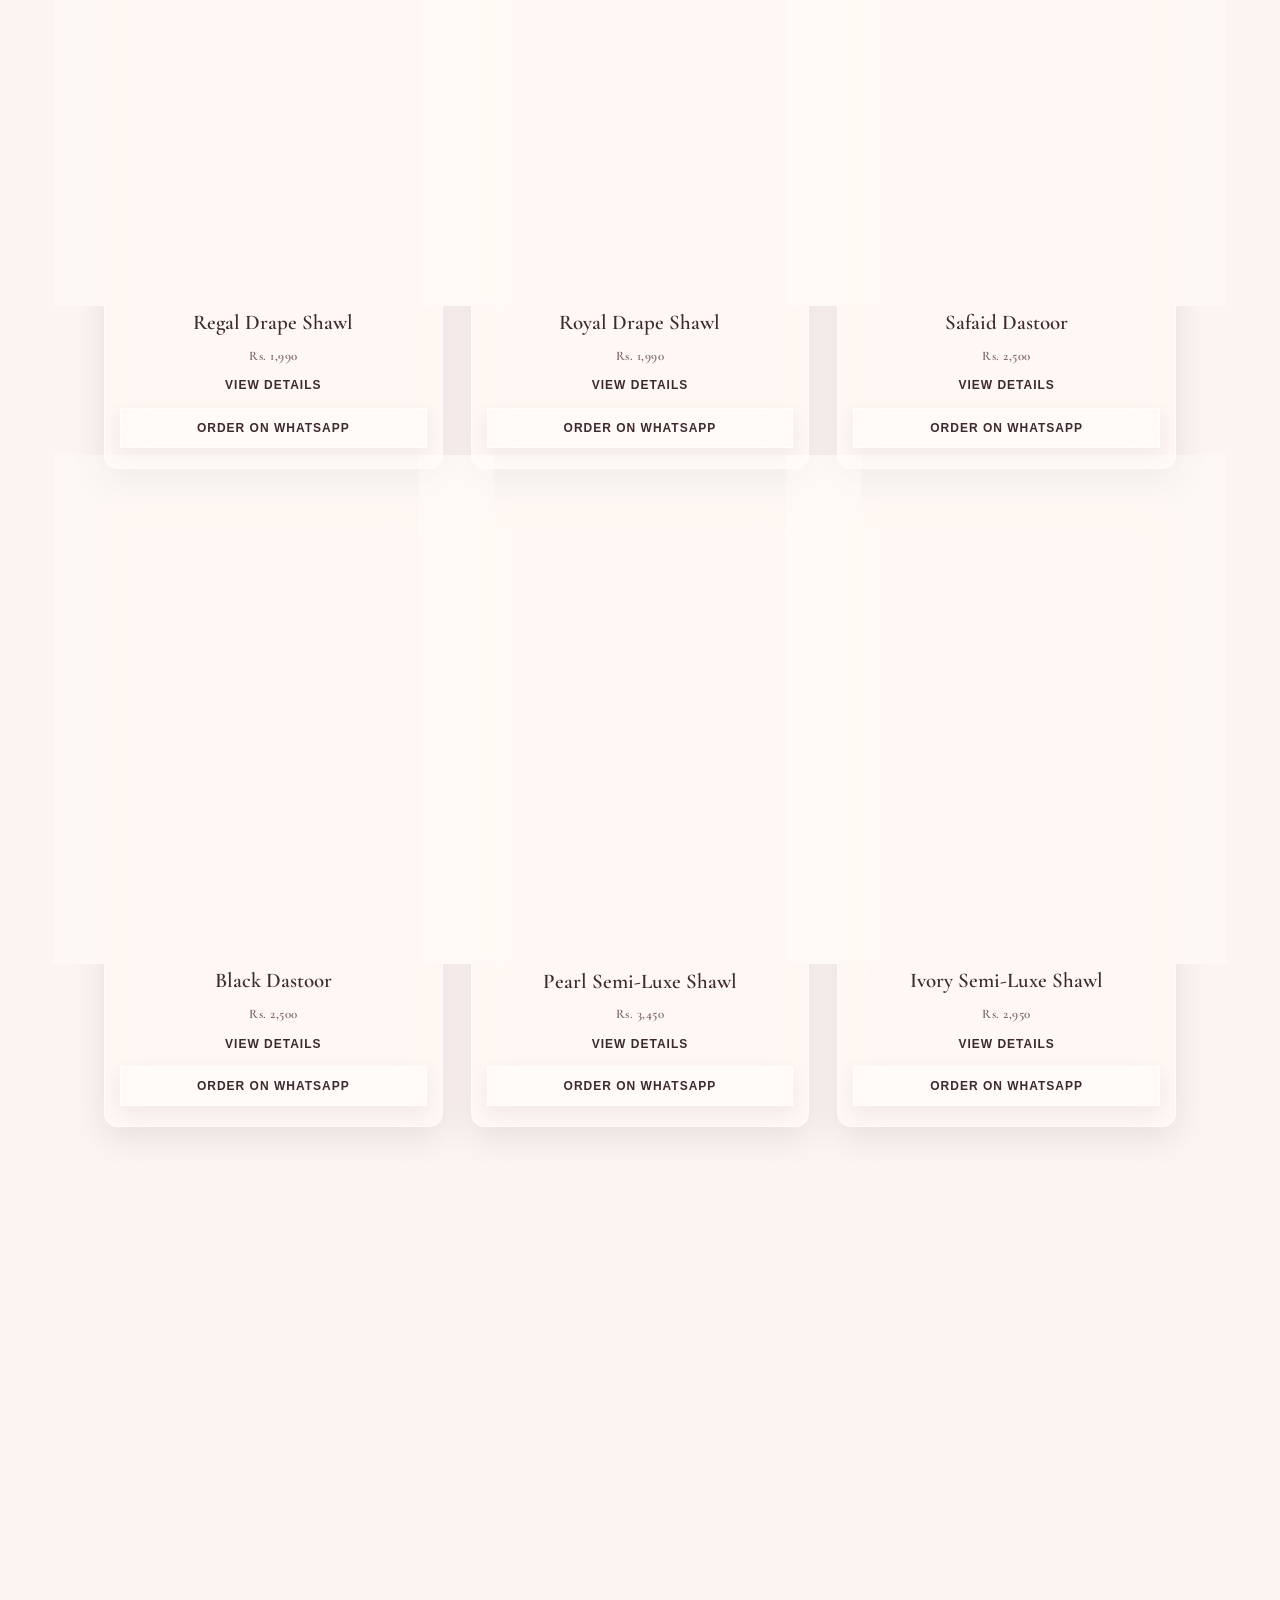
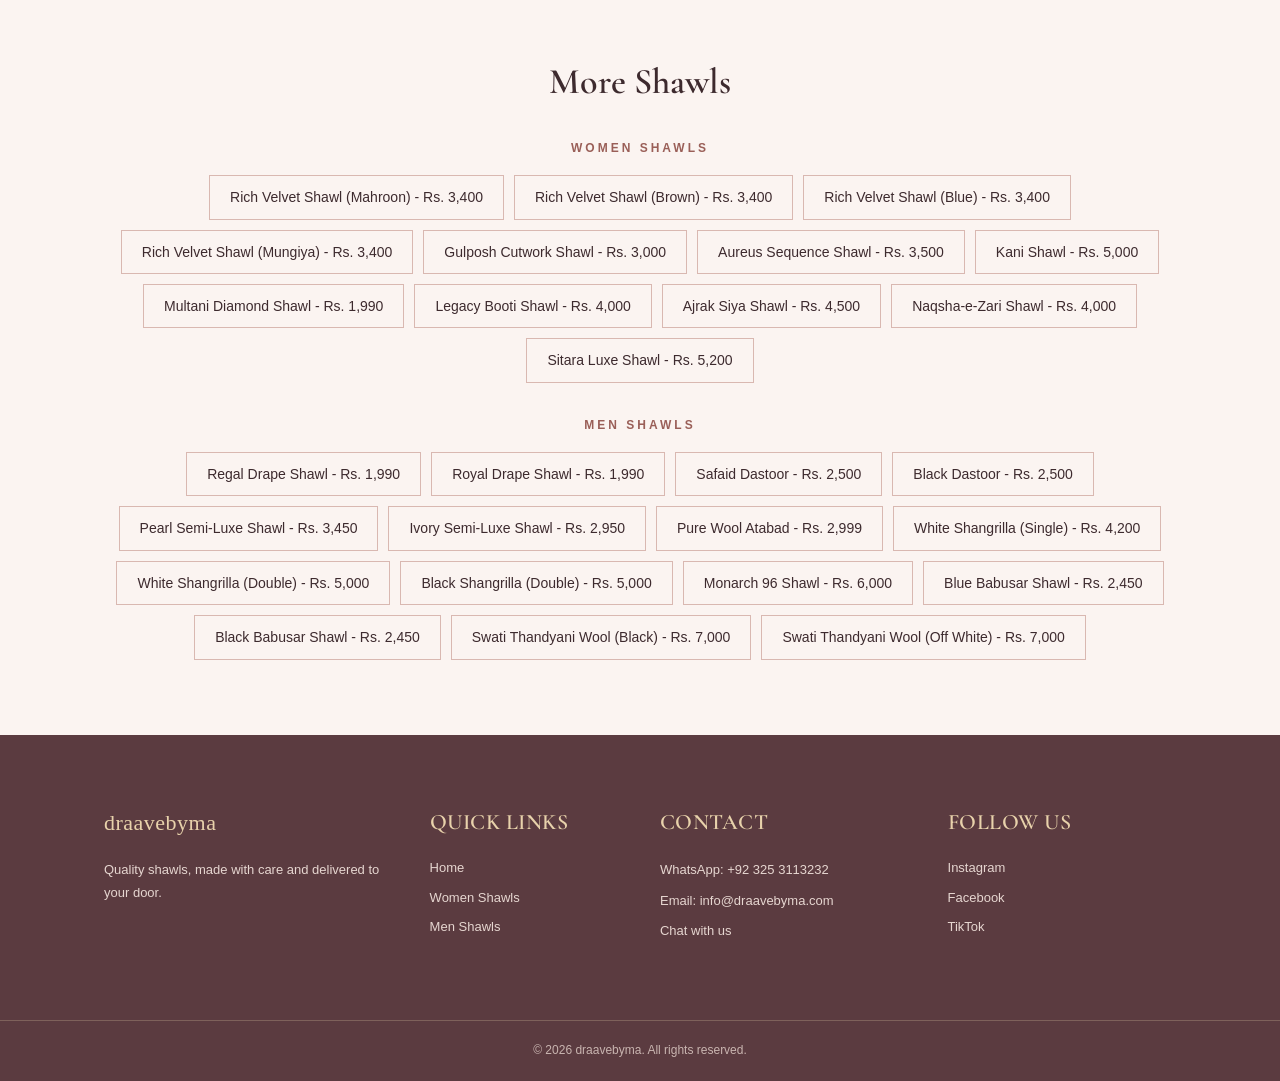
==== commit 545cb96e: "Add a Draavebyma favicon and normalise the collection page title Removes the /favicon.ico 404 in the" ====
--- a/collection.html
+++ b/collection.html
@@ -3,7 +3,8 @@
 <head>
     <meta charset="UTF-8">
     <meta name="viewport" content="width=device-width, initial-scale=1.0">
-    <title>draavebyma</title>
+    <title>Draavebyma</title>
+    <link rel="icon" href="favicon.svg" type="image/svg+xml">
 
     <!-- Your main CSS file (the CSS you gave me) -->
     <link rel="stylesheet" href="CSS/style.css">
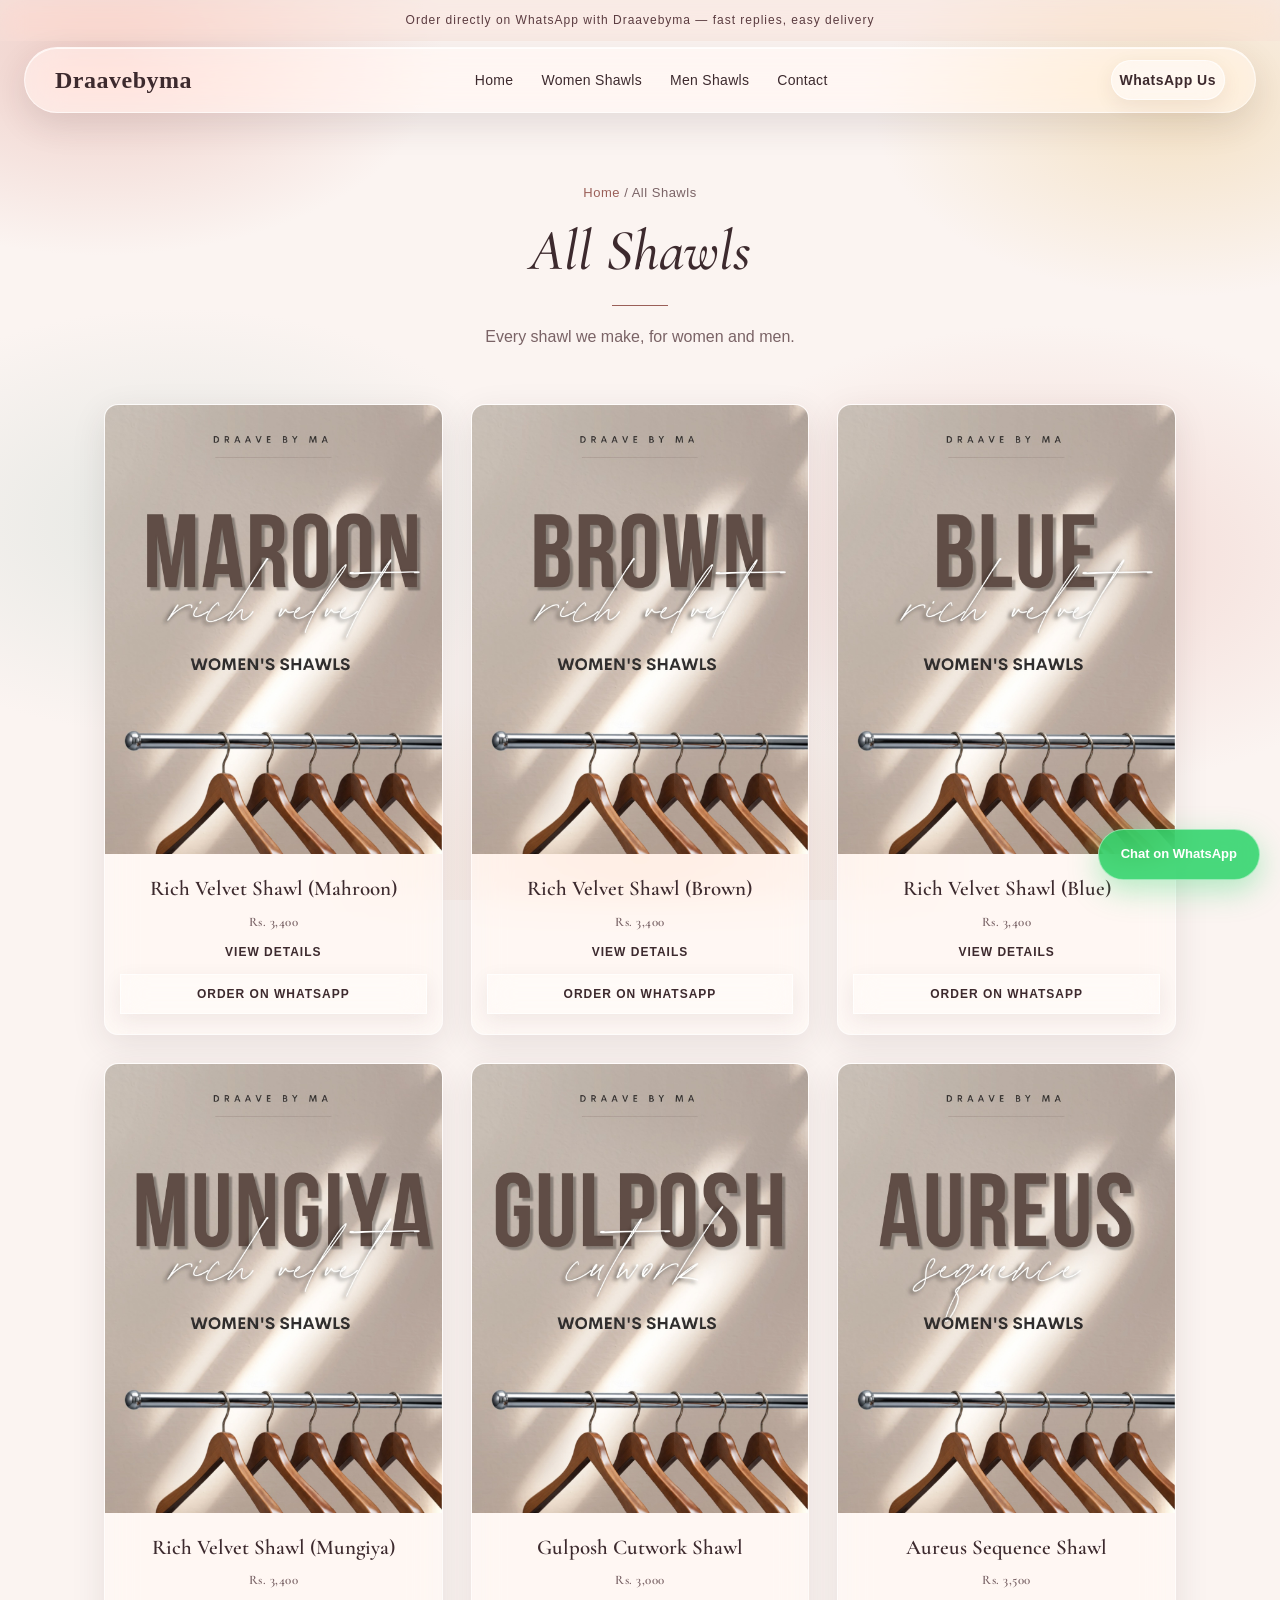
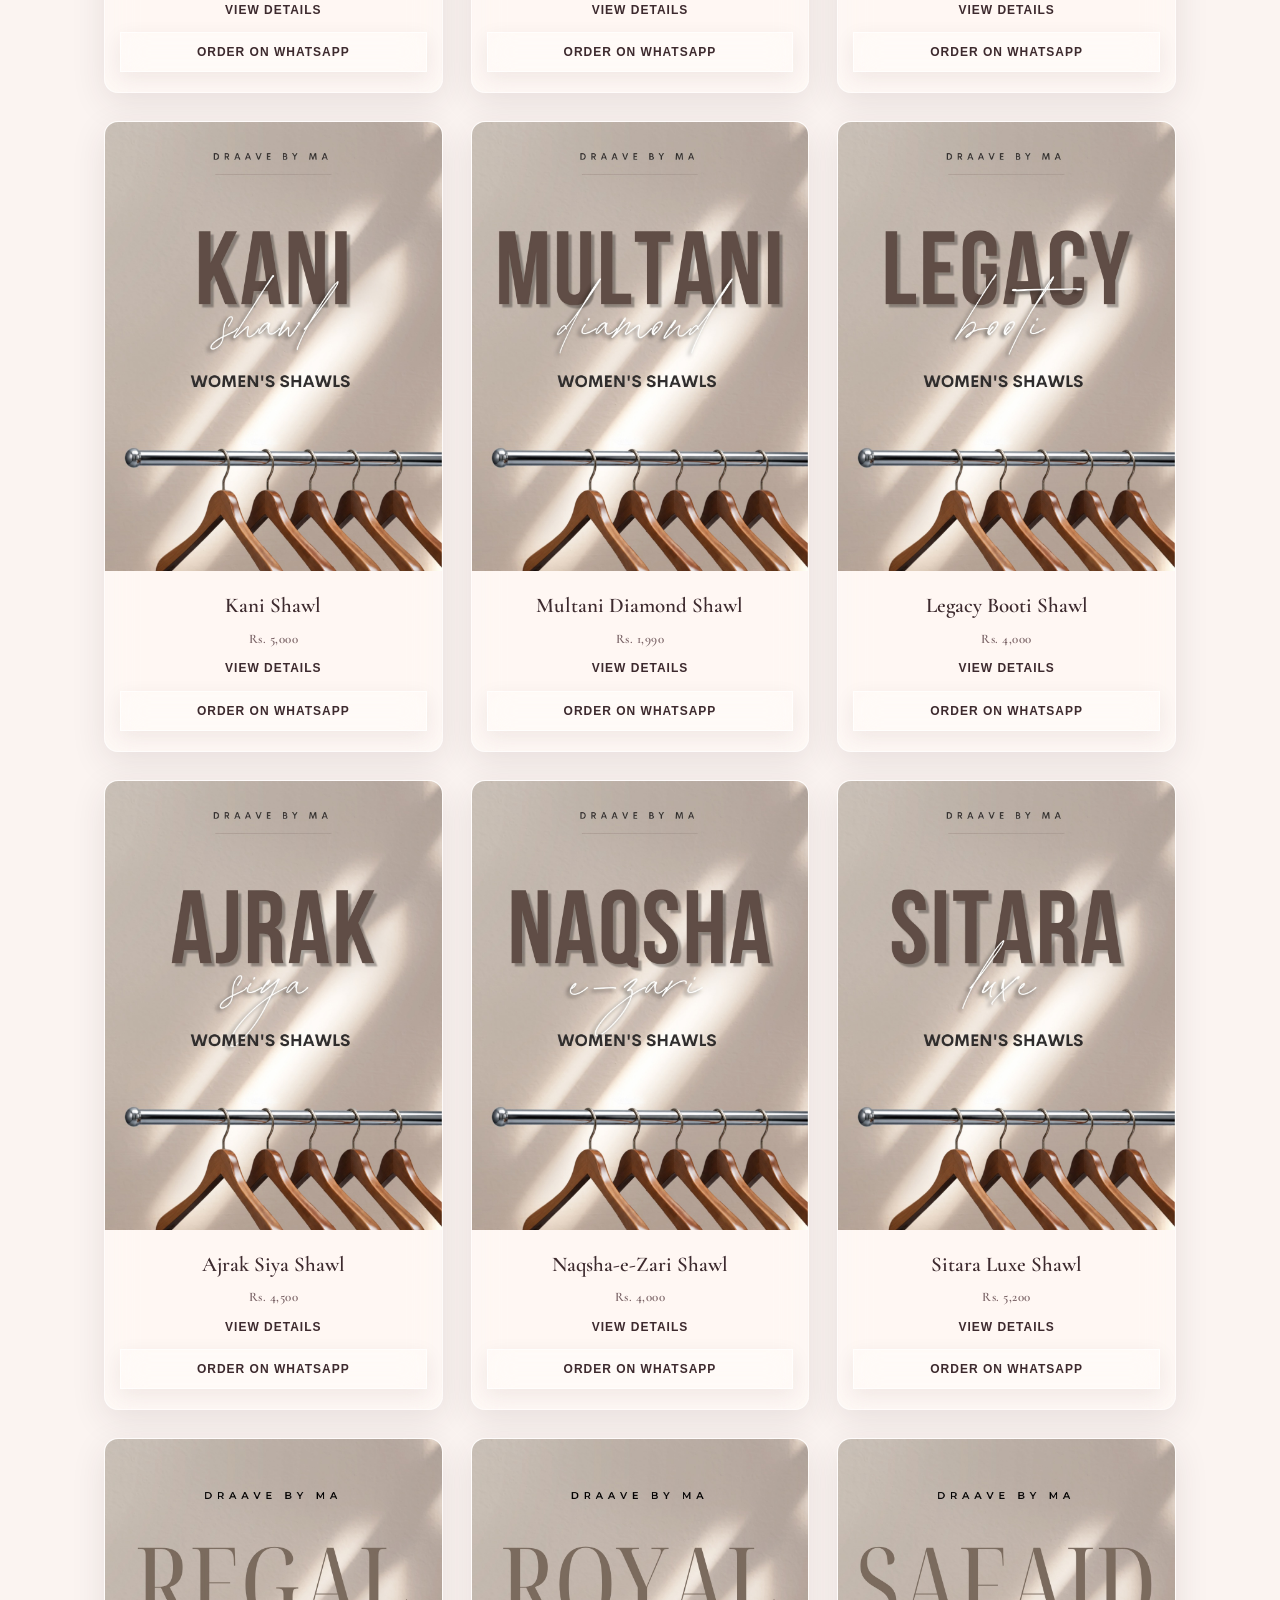
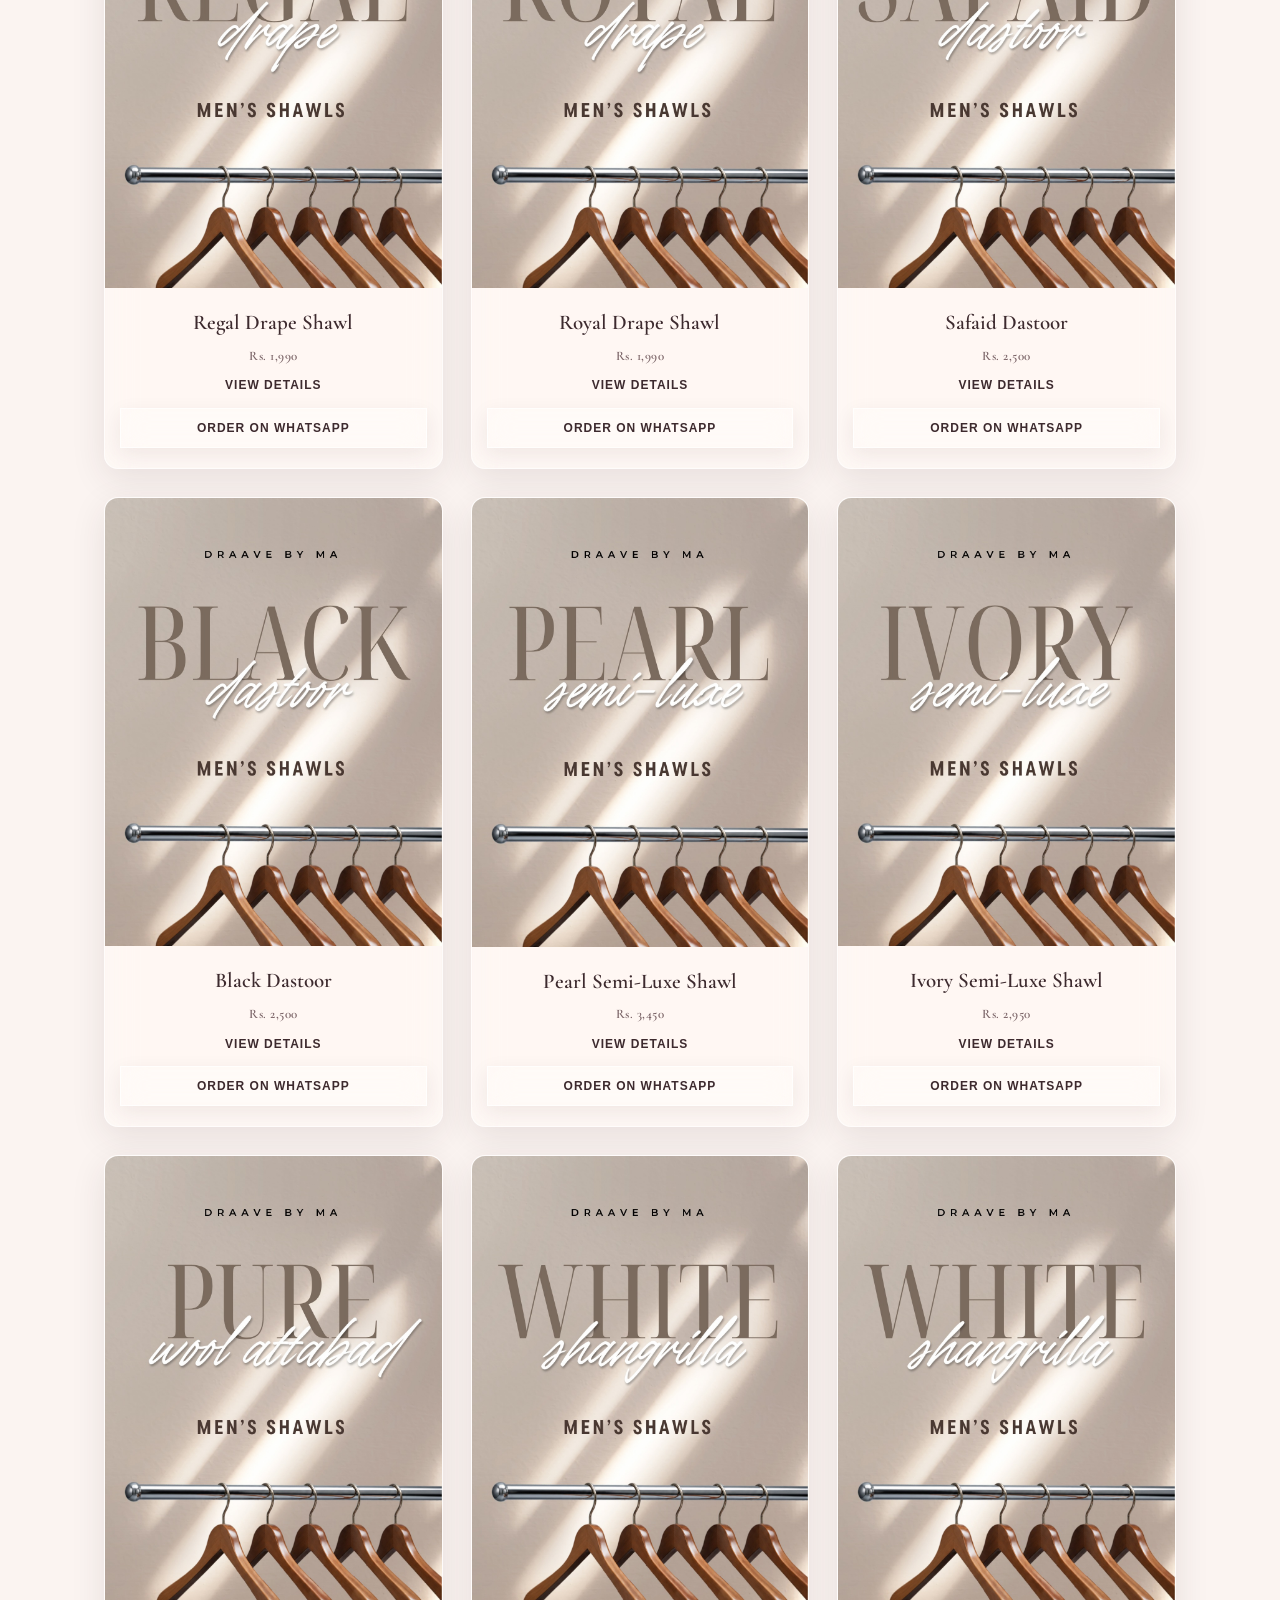
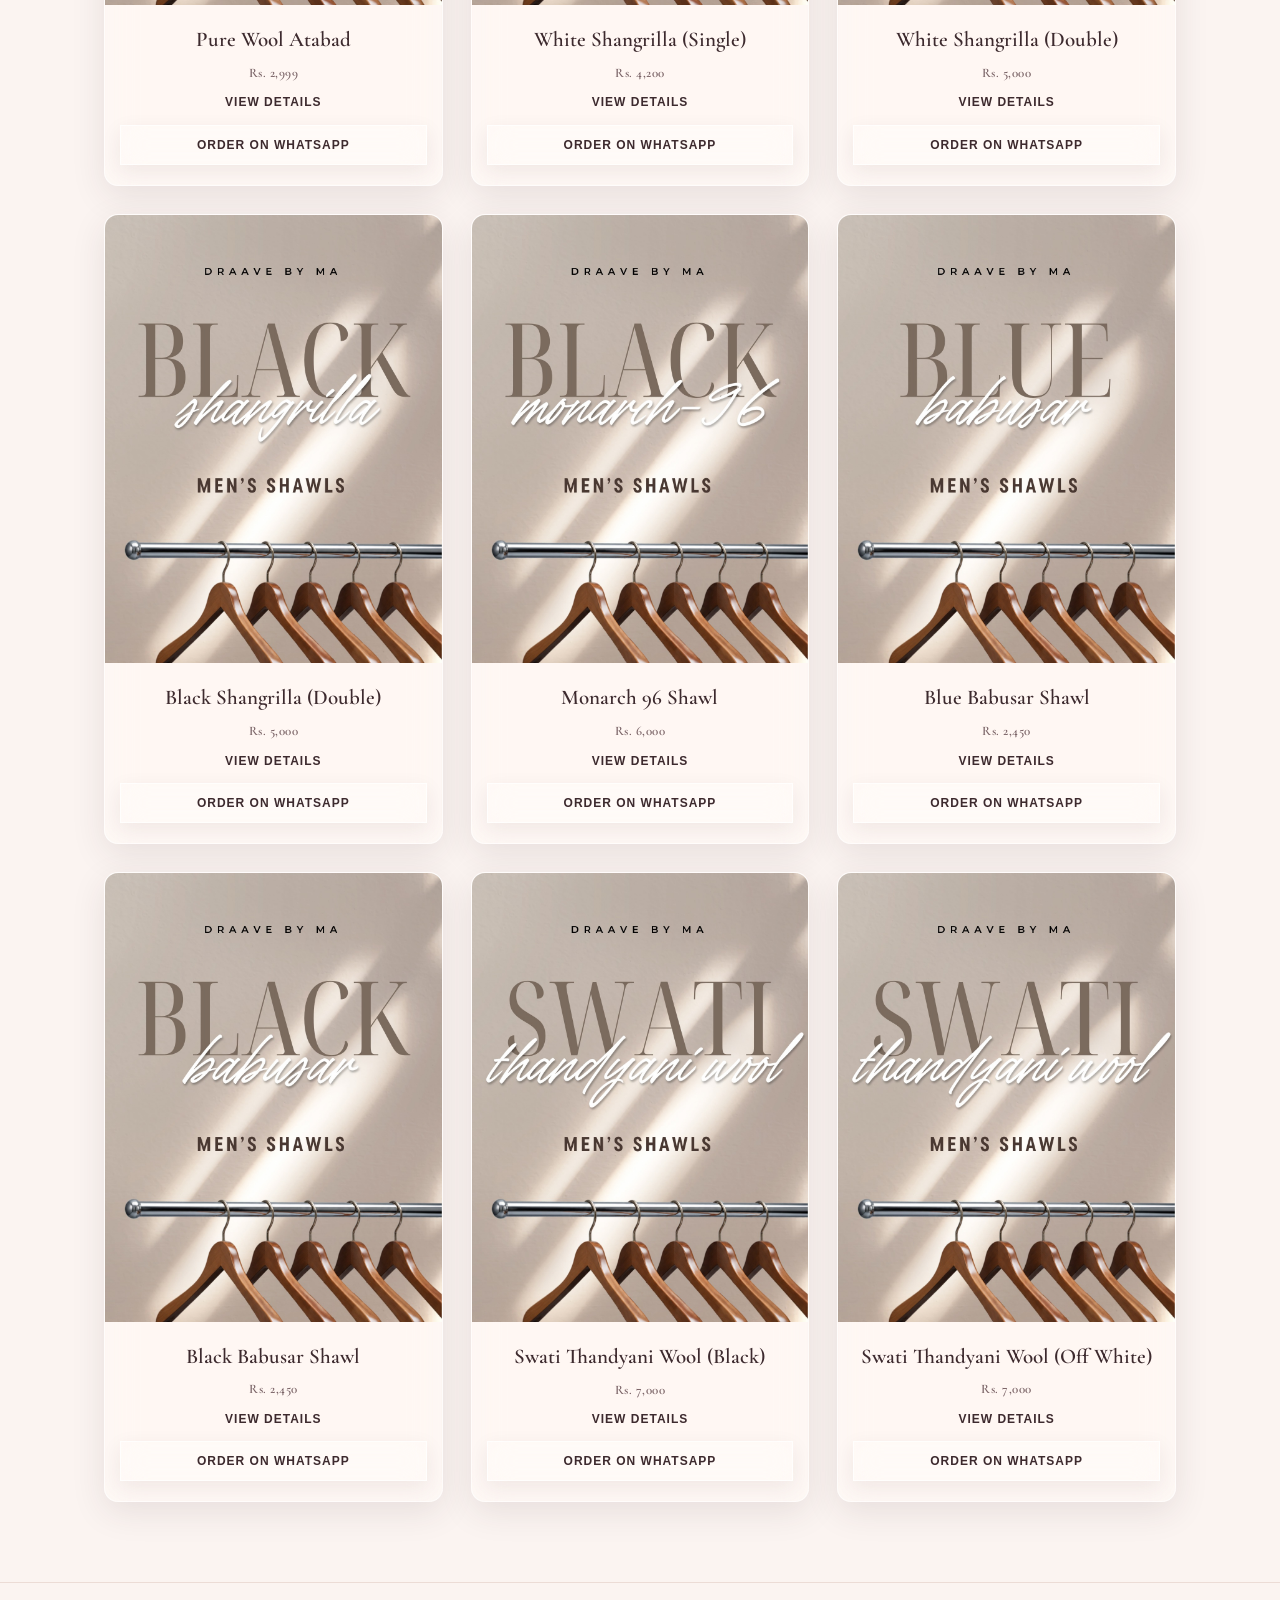
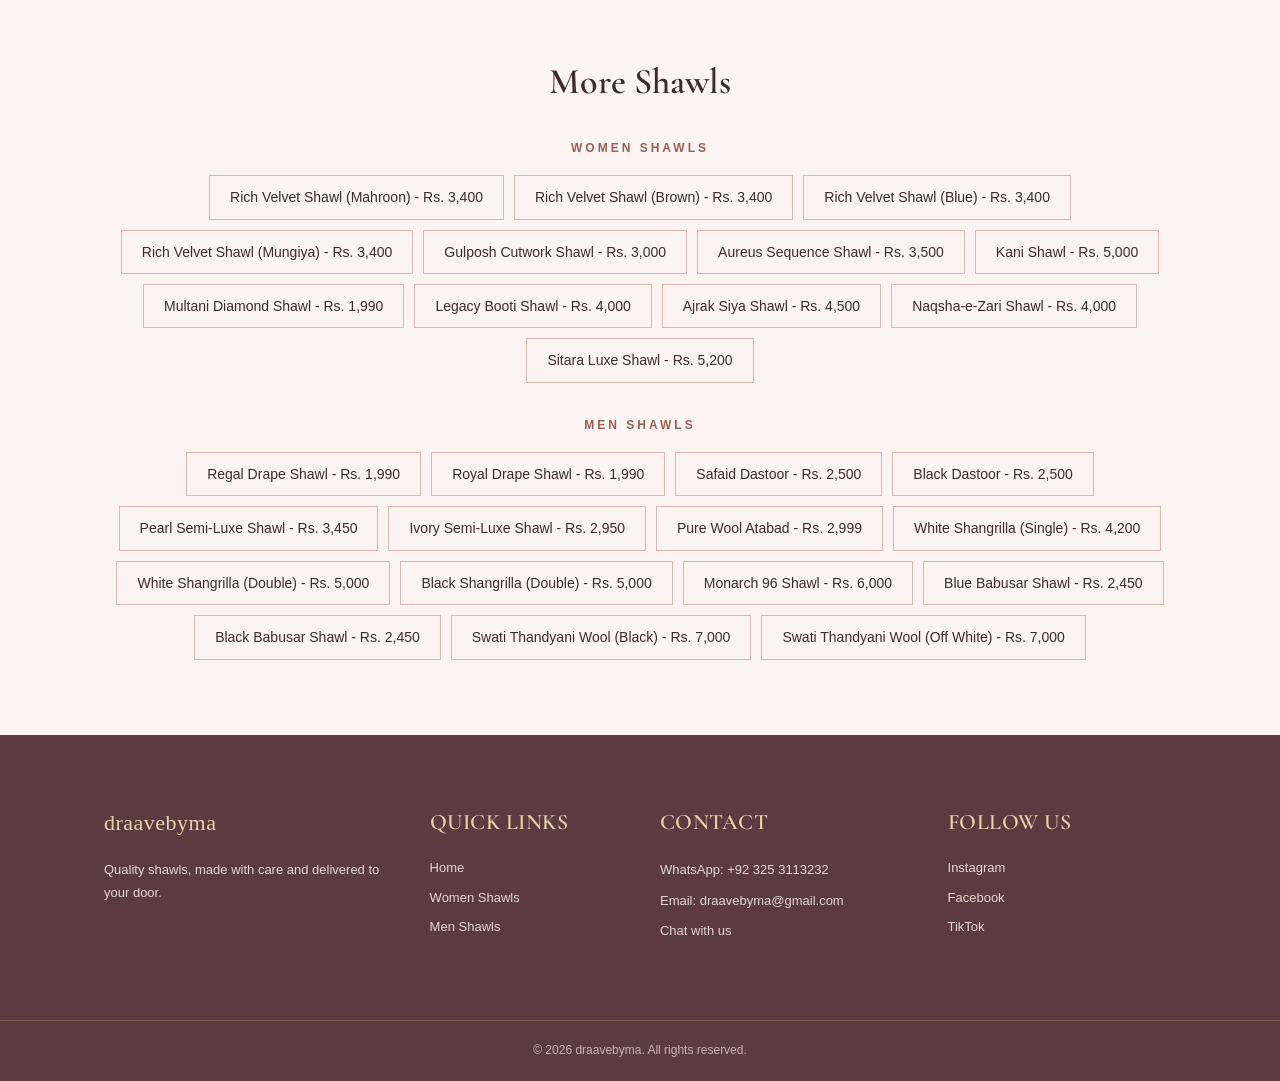
==== commit 7ff95c04: "Replace newsletter with inquiry form backed by the official mail" ====
--- a/collection.html
+++ b/collection.html
@@ -87,7 +87,7 @@
             <div class="footer-column">
                 <h3>CONTACT</h3>
                 <p>WhatsApp: <a href="tel:+923253113232">+92 325 3113232</a></p>
-                <p>Email: info@draavebyma.com</p>
+                <p>Email: <a href="mailto:draavebyma@gmail.com">draavebyma@gmail.com</a></p>
                 <a href="#" data-whatsapp target="_blank" rel="noopener">Chat with us</a>
             </div>
 
--- a/CSS/style.css
+++ b/CSS/style.css
@@ -788,6 +788,83 @@
     background-color: #d9c6b5;
 }
 
+/* --- Inquiry (replaces the old newsletter form) --- */
+
+.newsletter .inquiry-form {
+    display: flex;
+    flex-direction: column;
+    gap: 10px;
+    max-width: 550px;
+    margin: auto;
+}
+
+.newsletter .inquiry-form input,
+.newsletter .inquiry-form textarea {
+    width: 100%;
+    flex: none;
+
+    padding: 14px 15px;
+
+    border: 1px solid #cccccc;
+
+    outline: none;
+
+    background-color: #ffffff;
+
+    font-family: inherit;
+    font-size: 14px;
+
+    color: #302a24;
+}
+
+.newsletter .inquiry-form textarea {
+    resize: vertical;
+    min-height: 110px;
+}
+
+.newsletter .inquiry-form input:focus,
+.newsletter .inquiry-form textarea:focus {
+    border-color: #8b6f47;
+}
+
+.newsletter .inquiry-form button {
+    width: 100%;
+    padding: 15px 25px;
+}
+
+.newsletter .inquiry-form button:disabled {
+    opacity: 0.65;
+    cursor: not-allowed;
+}
+
+.inquiry-email {
+    display: inline-block;
+
+    margin-bottom: 20px;
+
+    font-family: Georgia, "Times New Roman", serif;
+    font-size: 20px;
+
+    color: #8b6f47;
+
+    text-decoration: underline;
+
+    transition: color 0.3s ease;
+}
+
+.inquiry-email:hover {
+    color: #5f4a2c;
+}
+
+.inquiry-note {
+    margin-top: 18px;
+    margin-bottom: 0;
+
+    font-size: 13px;
+
+    color: #8a8078;
+}
+
 
 /* =========================================================
    23. FOOTER
@@ -1082,6 +1159,7 @@
     }
 
     .newsletter input,
+    .newsletter textarea,
     .newsletter button {
         width: 100%;
     }
